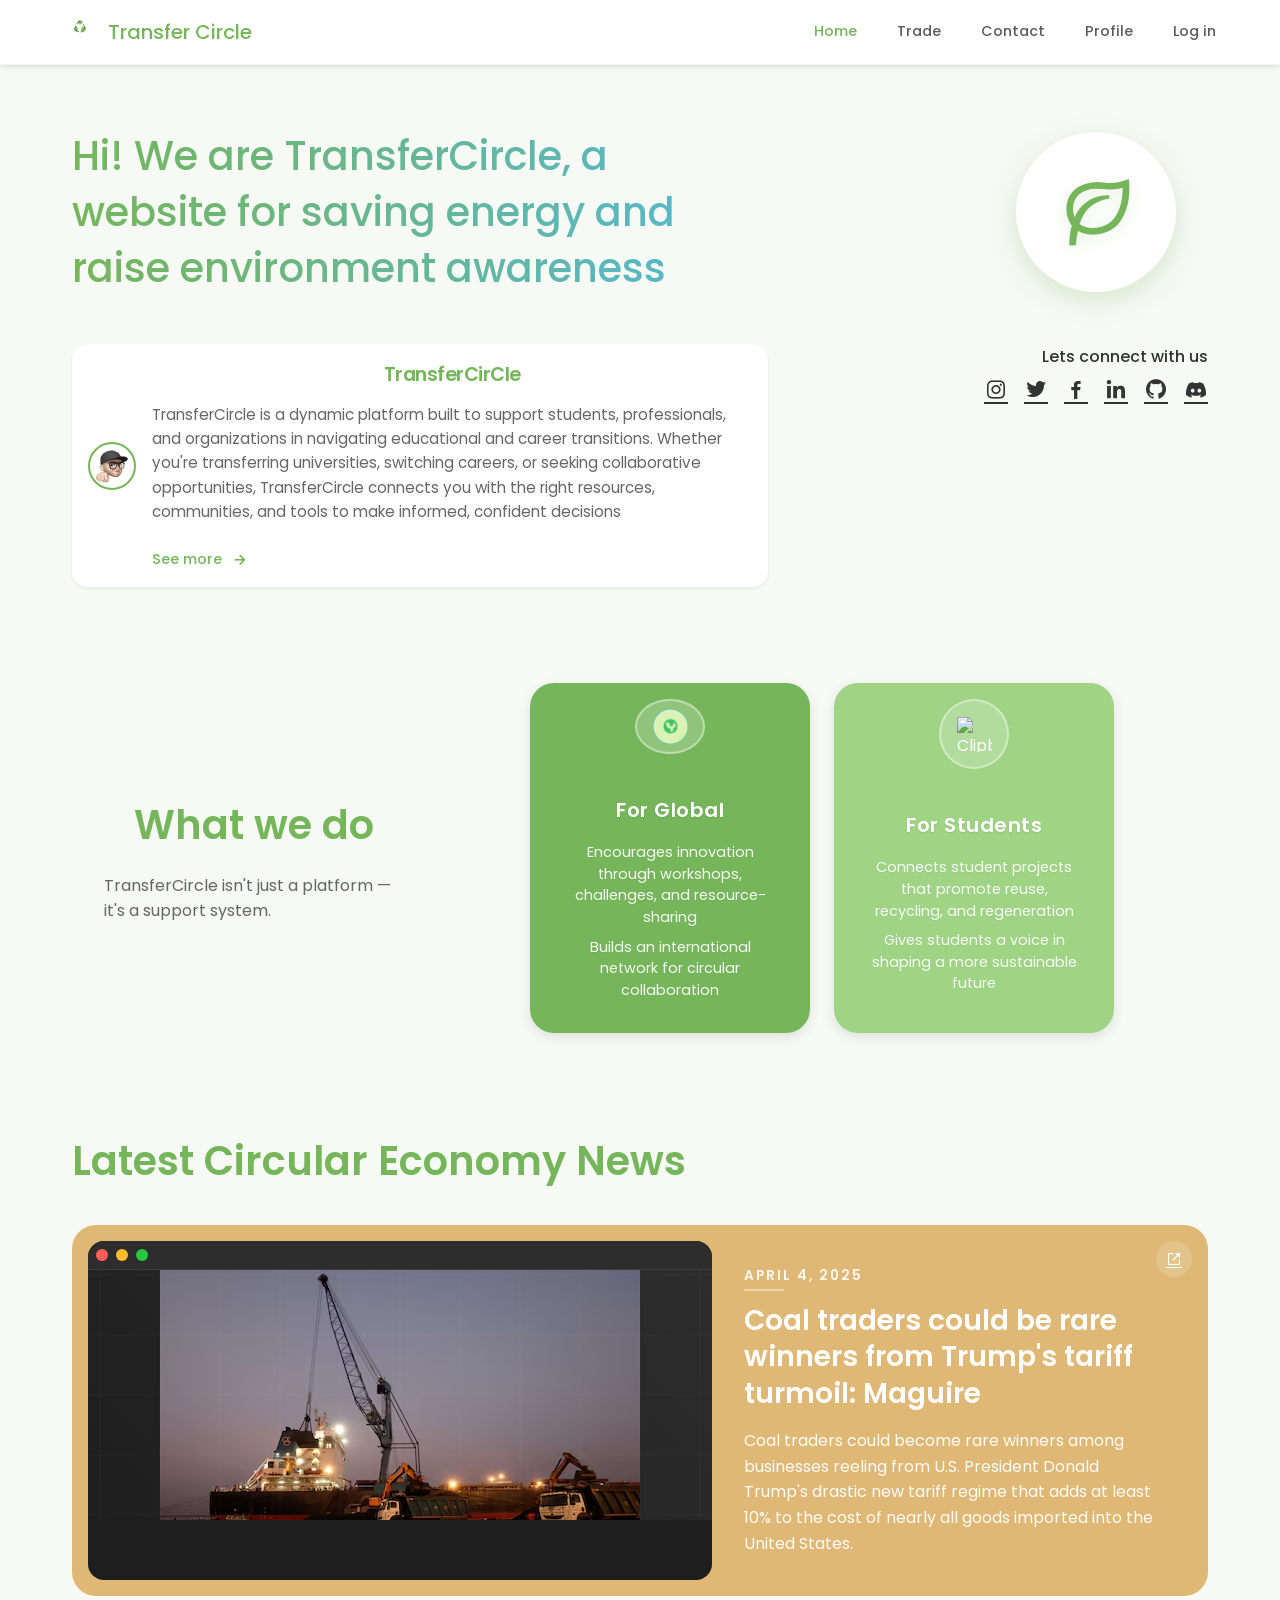
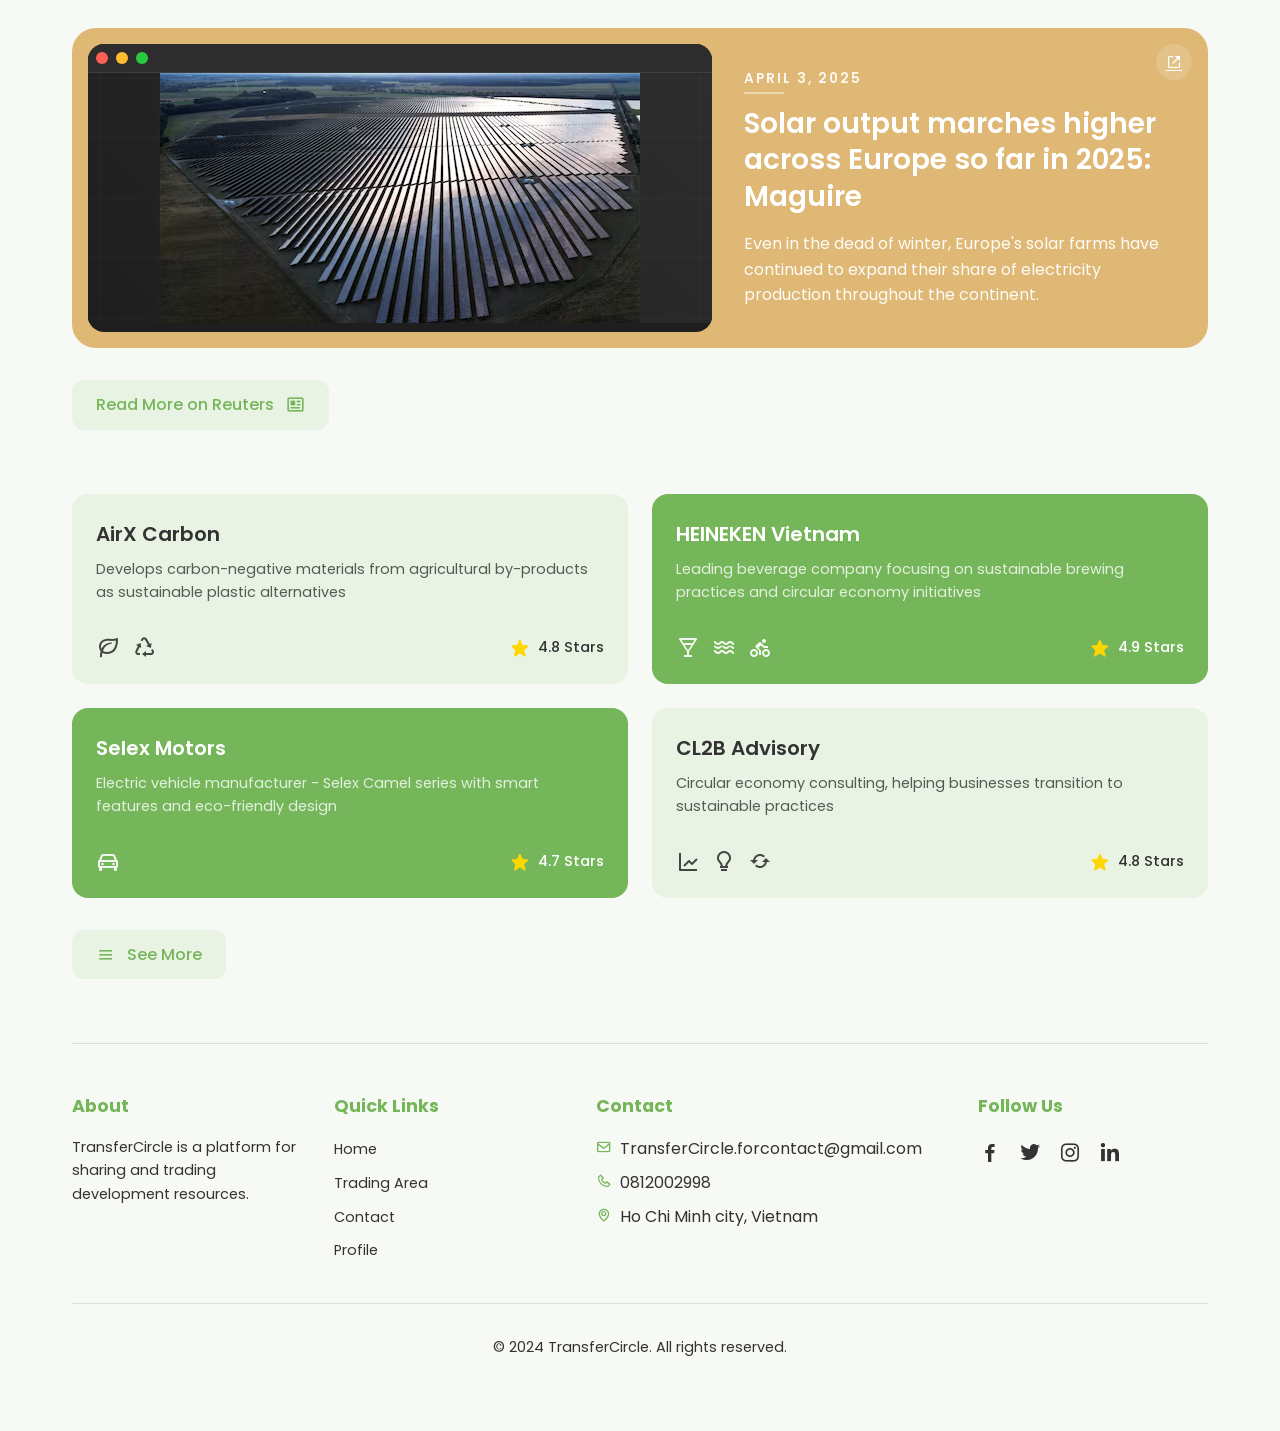
==== Main/index.html @ 1e7bf090 "deploy" ====
<!DOCTYPE html>
<html lang="en">

<head>
    <meta charset="UTF-8">
    <meta name="viewport" content="width=device-width, initial-scale=1.0">
    <title>TransferCircle</title>
    <link rel="stylesheet" href="MainPage/Main.css">
    <link rel="preconnect" href="https://fonts.googleapis.com">
    <link rel="preconnect" href="https://fonts.gstatic.com" crossorigin>
    <link href="https://fonts.googleapis.com/css2?family=Poppins:wght@300;400;500;600;700&display=swap" rel="stylesheet">
    <link href='https://unpkg.com/boxicons@2.1.4/css/boxicons.min.css' rel='stylesheet'>
    <link rel="icon" type="image/png" href="Image/Green Organic Illustrative Zero Waste Recycle logo 1.png">

</head>

<body>
    <header class="header">
        <div class="logo">
            <img src="Image/Green Organic Illustrative Zero Waste Recycle logo 1.png" alt="TransferCircle Logo" class="rotating-logo">
            <span>Transfer Circle</span>
        </div>
        <nav class="navbar">
            <a href="index.html" class="active">Home</a>
            <a href="Trade/Trade.html">Trade</a>
            <a href="Contact/Contact.html">Contact</a>
            <a href="Profile/Profile.html">Profile</a>
            <a href="Login/Login.html">Log in</a>
        </nav>
    </header>

    <main>
        <section class="hero">
            <div class="hero-content">
                <h1>Hi! We are TransferCircle, a<br>website for saving energy and<br>raise environment awareness</h1>
                <div class="hero-icon">
                    <i class='bx bx-leaf rotating-icon'></i>
                </div>
            </div>
            
            <div class="profile-section">
                <div class="profile-info">
                    <img src="Image/image 1.png" alt="TransferCircle Profile" class="profile-img">
                    <div class="profile-details">
                        <h2>TransferCirCle</h2>
                        <p class="description">TransferCircle is a dynamic platform built to support students, professionals, and organizations in navigating educational and career transitions. Whether you're transferring universities, switching careers, or seeking collaborative opportunities, TransferCircle connects you with the right resources, communities, and tools to make informed, confident decisions</p>
                        <a href="#" class="see-more">See more <i class='bx bx-right-arrow-alt'></i></a>
                    </div>
                </div>
                
                <div class="lets-connect">
                    <h3>Lets connect with us</h3>
                    <div class="social-links">
                        <a href="#"><i class='bx bxl-instagram'></i></a>
                        <a href="#"><i class='bx bxl-twitter'></i></a>
                        <a href="#"><i class='bx bxl-facebook'></i></a>
                        <a href="#"><i class='bx bxl-linkedin'></i></a>
                        <a href="#"><i class='bx bxl-github'></i></a>
                        <a href="#"><i class='bx bxl-discord-alt'></i></a>
                    </div>
                </div>
            </div>
        </section>

        <section class="what-we-do">
            <div class="what-we-do-content">
                <h2>What we do</h2>
                <p class="section-description">TransferCircle isn't just a platform — it's a support system.</p>
            </div>
            <div class="feature-cards">
                <div class="card">
                    <div class="card-icon">
                        <img src="Image/Group 91.png" alt="Energy Icon">
                    </div>
                    <div class="card-content">
                        <p class="description">For Global</p>
                        <p class="sub-description">Encourages innovation through workshops, challenges, and resource-sharing</p>
                        <p class="sub-description">Builds an international network for circular collaboration</p>
                    </div>
                </div>
                <div class="card">
                    <div class="card-icon">
                        <img src="Image/clipboardlist.png" alt="Clipboard List">
                    </div>
                    <div class="card-content">
                        <p class="description">For Students</p>
                        <p class="sub-description">Connects student projects that promote reuse, recycling, and regeneration</p>
                        <p class="sub-description">Gives students a voice in shaping a more sustainable future</p>
                    </div>
                </div>
            </div>
        </section>

        <section class="trade-news">
            <h2>Latest Circular Economy News</h2>
            <div class="news-cards">
                <div class="news-card">
                    <div class="news-card-browser">
                        <div class="browser-controls">
                            <div class="browser-dot"></div>
                            <div class="browser-dot"></div>
                            <div class="browser-dot"></div>
                        </div>
                        <div class="news-preview">
                            <div class="news-placeholder">
                                <i class='bx bx-news'></i>
                                <!-- <span>REUTERS SUSTAINABILITY</span> -->
                                <img src="Image/news1.avif" alt="">
                            </div>
                        </div>
                    </div>
                    <div class="news-card-content">
                        <p class="business-name">April 4, 2025</p>
                        <h3 class="title">Coal traders could be rare winners from Trump's tariff turmoil: Maguire</h3>
                        <p class="description">Coal traders could become rare winners among businesses reeling from U.S. President Donald Trump's drastic new tariff regime that adds at least 10% to the cost of nearly all goods imported into the United States.</p>
                    </div>
                    <a href="https://www.reuters.com/business/energy/coal-traders-could-be-rare-winners-trumps-tariff-turmoil-maguire-2025-04-04/" class="external-link" target="_blank" rel="noopener noreferrer">
                        <i class='bx bx-link-external'></i>
                    </a>
                </div>
                <div class="news-card">
                    <div class="news-card-browser">
                        <div class="browser-controls">
                            <div class="browser-dot"></div>
                            <div class="browser-dot"></div>
                            <div class="browser-dot"></div>
                        </div>
                        <div class="news-preview">
                            <div class="news-placeholder">
                                <i class='bx bx-news'></i>
                                <!-- <span>REUTERS SUSTAINABILITY</span> -->
                                 <img src="Image/news2.avif" alt="">
                            </div>
                        </div>
                    </div>
                    <div class="news-card-content">
                        <p class="business-name">April 3, 2025</p>
                        <h3 class="title">Solar output marches higher across Europe so far in 2025: Maguire</h3>
                        <p class="description">Even in the dead of winter, Europe's solar farms have continued to expand their share of electricity production throughout the continent.</p>
                    </div>
                    <a href="https://www.reuters.com/business/energy/solar-output-marches-higher-across-europe-so-far-2025-maguire-2025-04-03/" class="external-link" target="_blank" rel="noopener noreferrer">
                        <i class='bx bx-link-external'></i>
                    </a>
                </div>
            </div>
            <a href="https://www.reuters.com/sustainability/circular-economy/" class="see-more-btn" target="_blank" rel="noopener noreferrer">
                <span>Read More on Reuters</span>
                <i class='bx bx-news'></i>
            </a>
        </section>

        <section class="business-around">
            <div class="business-grid">
                <div class="business-card">
                    <div class="business-info">
                        <h3>AirX Carbon</h3>
                        <p class="product-info">Develops carbon-negative materials from agricultural by-products as sustainable plastic alternatives</p>
                    </div>
                    <div class="card-footer">
                        <div class="tech-stack">
                            <i class='bx bx-leaf'></i>
                            <i class='bx bx-recycle'></i>
                        </div>
                        <div class="rating">
                            <i class='bx bxs-star'></i>
                            <span>4.8 Stars</span>
                        </div>
                    </div>
                </div>
                <div class="business-card card-green">
                    <div class="business-info">
                        <h3>HEINEKEN Vietnam</h3>
                        <p class="product-info">Leading beverage company focusing on sustainable brewing practices and circular economy initiatives</p>
                    </div>
                    <div class="card-footer">
                        <div class="tech-stack">
                            <i class='bx bx-drink'></i>
                            <i class='bx bx-water'></i>
                            <i class='bx bx-cycling'></i>
                        </div>
                        <div class="rating">
                            <i class='bx bxs-star'></i>
                            <span>4.9 Stars</span>
                        </div>
                    </div>
                </div>
                <div class="business-card card-green">
                    <div class="business-info">
                        <h3>Selex Motors</h3>
                        <p class="product-info">Electric vehicle manufacturer - Selex Camel series with smart features and eco-friendly design</p>
                    </div>
                    <div class="card-footer">
                        <div class="tech-stack">
                            <i class='bx bx-car'></i>
                            <i class='bx bx-battery-charging'></i>
                        </div>
                        <div class="rating">
                            <i class='bx bxs-star'></i>
                            <span>4.7 Stars</span>
                        </div>
                    </div>
                </div>
                <div class="business-card">
                    <div class="business-info">
                        <h3>CL2B Advisory</h3>
                        <p class="product-info">Circular economy consulting, helping businesses transition to sustainable practices</p>
                    </div>
                    <div class="card-footer">
                        <div class="tech-stack">
                            <i class='bx bx-line-chart'></i>
                            <i class='bx bx-bulb'></i>
                            <i class='bx bx-refresh'></i>
                        </div>
                        <div class="rating">
                            <i class='bx bxs-star'></i>
                            <span>4.8 Stars</span>
                        </div>
                    </div>
                </div>
            </div>
            <a href="#" class="see-more-btn">
                <i class='bx bx-menu'></i>
                <span>See More</span>
            </a>
        </section>

        <footer>
            <div class="footer-content">
                <div class="footer-section">
                    <h3>About</h3>
                    <p>TransferCircle is a platform for sharing and trading development resources.</p>
                </div>
                <div class="footer-section">
                    <h3>Quick Links</h3>
                    <ul>
                        <li><a href="index.html">Home</a></li>
                        <li><a href="Trade/Trade.html">Trading Area</a></li>
                        <li><a href="Contact/Contact.html">Contact</a></li>
                        <li><a href="Profile/Profile.html">Profile</a></li>
                    </ul>
                </div>
                <div class="footer-section" id="contact-info">
                    <h3>Contact</h3>
                    <ul>
                        <li><i class='bx bx-envelope'></i>TransferCircle.forcontact@gmail.com</li>
                        <li><i class='bx bx-phone'></i>0812002998</li>
                        <li><i class='bx bx-map'></i>Ho Chi Minh city, Vietnam</li>
                    </ul>
                </div>
                <div class="footer-section">
                    <h3>Follow Us</h3>
                    <div class="social-icons">
                        <a href="#"><i class='bx bxl-facebook'></i></a>
                        <a href="#"><i class='bx bxl-twitter'></i></a>
                        <a href="#"><i class='bx bxl-instagram'></i></a>
                        <a href="#"><i class='bx bxl-linkedin'></i></a>
                    </div>
                </div>
            </div>
            <div class="footer-bottom">
                <p>&copy; 2024 TransferCircle. All rights reserved.</p>
            </div>
        </footer>
    </main>
    <script src="MainPage/Main.js"></script>
</body>

</html>
---- Main/MainPage/Main.css ----
* {
    margin: 0;
    padding: 0;
    box-sizing: border-box;
    font-family: 'Poppins', sans-serif;
}

:root {
    --primary-color: #76B65B;
    --secondary-color: #9FD485;
    --background-color: #F6F9F4;
    --text-color: #333333;
    --highlight-color: #4FB8E8;
    --card-background: #FFFFFF;
}

body {
    background-color: var(--background-color);
    color: var(--text-color);
    line-height: 1.6;
    min-height: 100vh;
}

/* Header Styles */
.header {
    display: flex;
    justify-content: space-between;
    align-items: center;
    padding: 1rem 5%;
    background-color: var(--card-background);
    border-bottom: 1px solid rgba(0, 0, 0, 0.05);
    position: fixed;
    top: 0;
    left: 0;
    right: 0;
    z-index: 1000;
    box-shadow: 0 2px 4px rgba(0, 0, 0, 0.1);
    transition: transform 0.3s ease;
}

/* Add this class for header hide/show behavior */
.header--hidden {
    transform: translateY(-100%);
}

/* Adjust main content to prevent overlap with fixed header */
main {
    margin-top: 80px; /* Adjust this value based on your header height */
    max-width: 1200px;
    margin-left: auto;
    margin-right: auto;
    padding: 3rem 2rem;
}

/* .header.hidden {
    transform: translateY(-100%);
    transition: transform 0.3s ease;
} */

.logo {
    display: flex;
    align-items: center;
    gap: 0.75rem;
}

.rotating-logo {
    width: 32px;
    height: 32px;
    animation: rotate 4s linear infinite;
}

.logo:hover .rotating-logo {
    animation-play-state: paused;
}

.logo span {
    font-size: 1.25rem;
    font-weight: 500;
    color: var(--primary-color);
}

.logo i {
    font-size: 1.5rem;
    color: var(--primary-color);
    animation: rotate 4s linear infinite;
    display: inline-block;
}

.navbar {
    display: flex;
    gap: 2.5rem;
}

.navbar a {
    text-decoration: none;
    color: var(--text-color);
    font-weight: 500;
    font-size: 0.9rem;
    transition: color 0.3s ease;
    opacity: 0.8;
}

.navbar a:hover,
.navbar a.active {
    color: var(--primary-color);
    opacity: 1;
}

/* Main Content */
main {
    margin-top: 80px; /* Adjust this value based on your header height */
    max-width: 1200px;
    margin-left: auto;
    margin-right: auto;
    padding: 3rem 2rem;
}

/* Hero Section */
.hero {
    margin-bottom: 4rem;
}

.hero-content {
    display: flex;
    align-items: center;
    justify-content: space-between;
    gap: 2rem;
    margin-bottom: 3rem;
}

.hero h1 {
    font-size: 2.5rem;
    font-weight: 500;
    line-height: 1.4;
    flex: 1;
    max-width: 70%;
    background: linear-gradient(to right, var(--primary-color), var(--highlight-color));
    -webkit-background-clip: text;
    -webkit-text-fill-color: transparent;
}

.hero-icon {
    padding: 3rem;
    background-color: var(--card-background);
    border-radius: 50%;
    box-shadow: 0 8px 25px rgba(118, 182, 91, 0.25);
    display: flex;
    align-items: center;
    justify-content: center;
    width: 160px;
    height: 160px;
    margin-right: 2rem;
}

.hero-icon .rotating-icon {
    font-size: 5rem;
    color: var(--primary-color);
    animation: float 3s ease-in-out infinite, rotate 6s linear infinite;
    filter: drop-shadow(0 4px 8px rgba(118, 182, 91, 0.2));
}

@keyframes float {
    0%, 100% {
        transform: translateY(0) rotate(0deg);
    }
    50% {
        transform: translateY(-15px) rotate(180deg);
    }
}

.profile-section {
    display: flex;
    justify-content: space-between;
    align-items: flex-start;
    gap: 2rem;
    margin-top: 2rem;
}

.profile-info {
    display: flex;
    align-items: center;
    gap: 1rem;
    background-color: var(--card-background);
    padding: 1rem;
    border-radius: 1rem;
    box-shadow: 0 2px 4px rgba(0, 0, 0, 0.05);
}

.profile-img {
    width: 48px;
    height: 48px;
    border-radius: 50%;
    border: 2px solid var(--primary-color);
}

.profile-details {
    display: flex;
    flex-direction: column;
    gap: 0.5rem;
}

.profile-details h2 {
    font-size: 1.2rem;
    font-weight: 600;
    color: var(--primary-color);
    margin-bottom: 0.25rem;
    letter-spacing: -0.5px;
}

.profile-details .description {
    font-size: 0.95rem;
    line-height: 1.6;
    color: #666;
    margin-bottom: 0.5rem;
    max-width: 600px;
}

.profile-details .description span {
    color: var(--highlight-color);
    font-weight: 500;
    padding: 0.15rem 0.5rem;
    border-radius: 4px;
    background-color: rgba(79, 184, 232, 0.1);
    display: inline-block;
    margin: 0 2px;
}

.see-more {
    display: flex;
    align-items: center;
    gap: 0.5rem;
    color: var(--primary-color);
    text-decoration: none;
    font-size: 0.9rem;
    font-weight: 500;
    transition: all 0.3s ease;
    margin-top: 0.5rem;
}

.see-more i {
    font-size: 1.2rem;
    transition: transform 0.3s ease;
}

.see-more:hover {
    color: var(--secondary-color);
}

.see-more:hover i {
    transform: translateX(4px);
}

.highlight {
    color: var(--highlight-color);
    font-weight: 500;
}

.lets-connect {
    text-align: right;
}

.lets-connect h3 {
    font-size: 1rem;
    font-weight: 500;
    margin-bottom: 0.5rem;
}

.social-links {
    display: flex;
    gap: 1rem;
    align-items: center;
}

.social-links a {
    display: flex;
    align-items: center;
    justify-content: center;
    color: var(--text-color);
    transition: all 0.3s ease;
}

.social-links a:hover {
    transform: translateY(-3px);
    color: var(--primary-color);
}

.social-links .bx {
    font-size: 1.5rem;
}

.social-links .bxl-instagram:hover {
    color: #E4405F;
}

.social-links .bxl-twitter:hover {
    color: #1DA1F2;
}

.social-links .bxl-facebook:hover {
    color: #1877F2;
}

.social-links .bxl-linkedin:hover {
    color: #0A66C2;
}

.social-links .bxl-github:hover {
    color: #333;
}

.social-links .bxl-discord-alt:hover {
    color: #5865F2;
}

/* What we do Section */
.what-we-do {
    margin-top: 4rem;
    text-align: left;
    padding: 2rem;
    background-color: #F6F9F4;
    display: flex;
    flex-direction: row;
    align-items: center;
    justify-content: space-between;
    gap: 4rem;
    min-height: 400px;
}

.what-we-do-content {
    flex: 1;
    max-width: 300px;
}

.what-we-do h2 {
    font-size: 2.5rem;
    font-weight: 600;
    color: #76B65B;
    margin-bottom: 1rem;
}

.section-description {
    color: #666;
    font-size: 1rem;
    margin-bottom: 0;
}

.feature-cards {
    display: flex;
    gap: 1.5rem;
    align-items: center;
    flex: 2;
    justify-content: center;
}

.card {
    background-color: var(--card-background);
    border-radius: 1.5rem;
    padding: 2rem;
    flex: 0 1 280px;
    display: flex;
    flex-direction: column;
    gap: 1rem;
    height: 350px;
    position: relative;
    transition: all 0.5s ease;
    box-shadow: 0 4px 12px rgba(0, 0, 0, 0.1);
}

.card:hover {
    transform: translateY(-10px);
    box-shadow: 0 8px 25px rgba(222, 184, 116, 0.3);
}

.card:first-child {
    background-color: #76B65B;
    color: white;
}

.card:nth-child(2) {
    background-color: #9FD485;
    color: white;
}

.card-icon {
    margin-bottom: 1.5rem;
    width: 70px;
    height: 70px;
    background-color: rgba(255, 255, 255, 0.2);
    border-radius: 50%;
    display: flex;
    align-items: center;
    justify-content: center;
    margin-left: auto;
    margin-right: auto;
    margin-top: -1rem;
    border: 2px solid rgba(255, 255, 255, 0.4);
}

.card-icon img {
    width: 35px;
    height: 35px;
    object-fit: contain;
}

.card-content {
    text-align: center;
    display: flex;
    flex-direction: column;
    gap: 0.5rem;
}

.card-content .description {
    font-size: 1.25rem;
    font-weight: 600;
    margin-bottom: 0.5rem;
    text-shadow: 0 1px 2px rgba(0, 0, 0, 0.1);
    letter-spacing: 0.5px;
}

.card-content .sub-description {
    font-size: 0.9rem;
    line-height: 1.5;
    opacity: 0.95;
    font-weight: 400;
    text-shadow: 0 1px 1px rgba(0, 0, 0, 0.05);
}

.card:first-child .card-content {
    text-shadow: 0 1px 3px rgba(0, 0, 0, 0.1);
}

.card:nth-child(2) .card-content {
    text-shadow: 0 1px 3px rgba(0, 0, 0, 0.1);
}

.card:first-child .description,
.card:first-child .sub-description {
    color: rgba(255, 255, 255, 1);
}

.card:nth-child(2) .description,
.card:nth-child(2) .sub-description {
    color: rgba(255, 255, 255, 1);
}

.navigation-arrow {
    display: none;
}

/* Responsive Design */
@media (max-width: 768px) {
    .hero h1 {
        font-size: 2rem;
    }

    .profile-section {
        flex-direction: column;
    }

    .lets-connect {
        text-align: left;
    }

    .what-we-do {
        flex-direction: column;
        padding: 1.5rem;
        gap: 2rem;
    }
    
    .what-we-do-content {
        max-width: 100%;
        margin-bottom: 0;
    }
    
    .feature-cards {
        flex-direction: column;
        justify-content: flex-start;
    }
    
    .card {
        flex: 1 1 auto;
    }
    
    .what-we-do h2 {
        font-size: 2rem;
    }
}

/* Trade News Section */
.trade-news {
    margin: 4rem 0;
}

.trade-news h2 {
    font-size: 2.5rem;
    font-weight: 600;
    color: #76B65B;
    margin-bottom: 2rem;
    text-align: left;
}

.news-cards {
    display: flex;
    flex-direction: column;
    gap: 2rem;
}

.news-preview {
    height: 250px;
    overflow: hidden;
    position: relative;
    background: #1E1E1E;
    display: flex;
    flex-direction: column;
    align-items: center;
    justify-content: center;
}

.news-placeholder {
    width: 100%;
    height: 100%;
    display: flex;
    flex-direction: column;
    align-items: center;
    justify-content: center;
    gap: 1.5rem;
    background: linear-gradient(45deg, #1E1E1E, #2D2D2D);
    color: white;
    transition: all 0.3s ease;
    position: relative;
}

.news-placeholder::before {
    content: '';
    position: absolute;
    top: 0;
    left: 0;
    right: 0;
    bottom: 0;
    background: url("data:image/svg+xml,%3Csvg width='60' height='60' viewBox='0 0 60 60' xmlns='http://www.w3.org/2000/svg'%3E%3Cpath d='M30 0L30 60M0 30L60 30' stroke='rgba(255,255,255,0.05)' stroke-width='1'/%3E%3C/svg%3E") center/60px 60px;
    opacity: 0.5;
}

.news-placeholder i {
    font-size: 2.5rem;
    color: rgba(255, 255, 255, 0.9);
    background: rgba(255, 255, 255, 0.1);
    width: 80px;
    height: 80px;
    display: flex;
    align-items: center;
    justify-content: center;
    border-radius: 50%;
    border: 2px solid rgba(255, 255, 255, 0.2);
    position: relative;
    z-index: 1;
}

.news-placeholder span {
    font-size: 0.85rem;
    font-weight: 600;
    letter-spacing: 2px;
    opacity: 0.9;
    position: relative;
    z-index: 1;
    background: rgba(255, 255, 255, 0.1);
    padding: 0.5rem 1rem;
    border-radius: 4px;
}

.news-card:hover .news-placeholder {
    background: linear-gradient(45deg, #2D2D2D, #3D3D3D);
}

.news-card:hover .news-placeholder i {
    transform: scale(1.1);
    border-color: rgba(255, 255, 255, 0.3);
    box-shadow: 0 0 20px rgba(255, 255, 255, 0.1);
}

.news-card:hover .news-placeholder span {
    background: rgba(255, 255, 255, 0.15);
}

.news-card {
    display: flex;
    background-color: #DEB874;
    border-radius: 1.5rem;
    overflow: hidden;
    padding: 1rem;
    position: relative;
    min-height: 200px;
    transition: all 0.3s ease;
}

.news-card:hover {
    transform: translateY(-5px);
    box-shadow: 0 8px 25px rgba(222, 184, 116, 0.3);
}

.news-card-browser {
    flex: 1.5;
    background: #1E1E1E;
    border-radius: 1rem;
    overflow: hidden;
    position: relative;
}

.browser-controls {
    display: flex;
    gap: 0.5rem;
    padding: 0.5rem;
    background: #2D2D2D;
    border-bottom: 1px solid #3D3D3D;
}

.browser-dot {
    width: 12px;
    height: 12px;
    border-radius: 50%;
    background: #ccc;
}

.browser-dot:nth-child(1) { background: #FF5F57; }
.browser-dot:nth-child(2) { background: #FFBD2E; }
.browser-dot:nth-child(3) { background: #28C940; }

.api-preview {
    padding: 1.5rem;
    color: #E0E0E0;
    font-family: 'Consolas', monospace;
    font-size: 0.9rem;
    line-height: 1.5;
}

.api-preview pre {
    margin: 0;
    white-space: pre-wrap;
}

.api-preview code {
    color: #9CDCFE;
}

.news-card-content {
    flex: 1;
    padding: 1.5rem 2rem;
    color: white;
    display: flex;
    flex-direction: column;
    justify-content: center;
}

.news-card-content .business-name {
    font-size: 0.85rem;
    font-weight: 600;
    color: rgba(255, 255, 255, 0.9);
    text-transform: uppercase;
    letter-spacing: 2px;
    margin-bottom: 1rem;
    position: relative;
    display: inline-block;
}

.news-card-content .business-name::after {
    content: '';
    position: absolute;
    bottom: -4px;
    left: 0;
    width: 40px;
    height: 2px;
    background-color: rgba(255, 255, 255, 0.4);
}

.news-card-content .title {
    font-size: 1.75rem;
    font-weight: 600;
    margin-bottom: 1rem;
    color: white;
    line-height: 1.3;
}

.news-card-content .description {
    font-size: 1rem;
    line-height: 1.6;
    color: rgba(255, 255, 255, 0.95);
}

.news-card .external-link {
    position: absolute;
    top: 1rem;
    right: 1rem;
    background: rgba(255, 255, 255, 0.15);
    color: white;
    width: 36px;
    height: 36px;
    border-radius: 50%;
    display: flex;
    align-items: center;
    justify-content: center;
    transition: all 0.3s ease;
}

.news-card .external-link:hover {
    background: rgba(255, 255, 255, 0.25);
    transform: translateY(-2px);
}

.see-more-btn {
    display: flex;
    align-items: center;
    gap: 0.75rem;
    background: #E8F3E3;
    color: #76B65B;
    padding: 0.75rem 1.5rem;
    border-radius: 0.75rem;
    text-decoration: none;
    font-weight: 500;
    margin-top: 2rem;
    width: fit-content;
    transition: all 0.3s ease;
}

.see-more-btn:hover {
    background: #DCF0D4;
    transform: translateY(-2px);
    box-shadow: 0 4px 12px rgba(118, 182, 91, 0.15);
}

.see-more-btn i {
    font-size: 1.2rem;
}

@media (max-width: 768px) {
    .news-card {
        flex-direction: column;
    }
    
    .news-preview {
        height: 200px;
    }
    
    .news-card-content {
        padding: 1.5rem;
    }
    
    .news-card-content .title {
        font-size: 1.5rem;
    }
    
    .news-placeholder i {
        font-size: 2rem;
        width: 60px;
        height: 60px;
    }
    
    .news-placeholder span {
        font-size: 0.75rem;
        padding: 0.4rem 0.8rem;
    }
}

/* Business Around Section */
.business-around {
    margin: 4rem 0;
}

.business-grid {
    display: grid;
    grid-template-columns: repeat(2, 1fr);
    gap: 1.5rem;
    margin-bottom: 2rem;
}

.business-card {
    background-color: #E8F3E3;
    border-radius: 1rem;
    padding: 1.5rem;
    display: flex;
    flex-direction: column;
    justify-content: space-between;
    gap: 2rem;
    transition: transform 0.3s ease, box-shadow 0.3s ease;
}

.business-card.card-green {
    background-color: #76B65B;
    color: white;
}

.business-info h3 {
    font-size: 1.25rem;
    font-weight: 600;
    margin-bottom: 0.5rem;
    color: inherit;
}

.business-info .product-info {
    font-size: 0.9rem;
    color: inherit;
    opacity: 0.8;
}

.card-footer {
    display: flex;
    justify-content: space-between;
    align-items: center;
}

.tech-stack {
    display: flex;
    gap: 0.75rem;
}

.tech-stack i {
    font-size: 1.5rem;
    color: inherit;
    opacity: 0.9;
}

.rating {
    display: flex;
    align-items: center;
    gap: 0.5rem;
}

.rating i {
    color: #FFD700;
    font-size: 1.25rem;
}

.rating span {
    font-size: 0.9rem;
    font-weight: 500;
    color: inherit;
}

.business-card:hover {
    transform: translateY(-4px);
    box-shadow: 0 8px 20px rgba(118, 182, 91, 0.15);
}

.card-green .tech-stack i,
.card-green .rating span {
    color: white;
}

@media (max-width: 768px) {
    .business-grid {
        grid-template-columns: 1fr;
    }
    
    .business-card {
        padding: 1.25rem;
    }
    
    .business-info h3 {
        font-size: 1.1rem;
    }
    
    .tech-stack i {
        font-size: 1.25rem;
    }
}

/* Footer Styles */
footer {
    padding: 3rem 0 1.5rem;
    border-top: 1px solid rgba(0, 0, 0, 0.1);
    margin-top: 3rem;
    background-color: var(--background-color);
}

.footer-content {
    display: grid;
    grid-template-columns: repeat(4, 1fr);
    gap: 2rem;
    margin-bottom: 2rem;
}
.footer-section h3 {
    color: var(--primary-color);
    margin-bottom: 1rem;
    font-size: 1.1rem;
}

#contact-info {
    min-width: 350px;
}


.footer-section p {
    color: var(--text-color);
    font-size: 0.9rem;
    line-height: 1.6;
}

.footer-section ul {
    list-style: none;
}

.footer-section ul li {
    margin-bottom: 0.5rem;
}

.footer-section ul li a {
    color: var(--text-color);
    text-decoration: none;
    font-size: 0.9rem;
    transition: color 0.3s ease;
}

.footer-section ul li a:hover {
    color: var(--primary-color);
}

.footer-section ul li i {
    margin-right: 0.5rem;
    color: var(--primary-color);
}

.footer-section .social-icons {
    display: flex;
    gap: 1rem;
}

.footer-section .social-icons a {
    color: var(--text-color);
    font-size: 1.5rem;
    transition: color 0.3s ease;
}

.footer-section .social-icons a:hover {
    color: var(--primary-color);
}

.footer-bottom {
    text-align: center;
    padding-top: 2rem;
    border-top: 1px solid rgba(0, 0, 0, 0.1);
    background-color: var(--background-color);
}

.footer-bottom p {
    color: var(--text-color);
    font-size: 0.9rem;
}

/* Responsive Design */
@media (max-width: 768px) {
    .footer-content {
        grid-template-columns: repeat(2, 1fr);
    }
}

@media (max-width: 480px) {
    .footer-content {
        grid-template-columns: 1fr;
    }
}

/* Section Headers */
section h2 {
    font-size: 2rem;
    color: var(--primary-color);
    margin-bottom: 1rem;
    text-align: center;
}

/* Icons */
[class^="icon-"] {
    font-size: 1.2rem;
    color: var(--primary-color);
    transition: color 0.3s ease;
}

[class^="icon-"]:hover {
    color: var(--secondary-color);
}

/* Add hover pause effect */
.logo:hover i {
    animation-play-state: paused;
}

/* Add the rotation keyframes */
@keyframes rotate {
    from {
        transform: rotate(0deg);
    }
    to {
        transform: rotate(360deg);
    }
}

/* Section Headers */
section h2 {
    font-size: 2rem;
    color: var(--primary-color);
    margin-bottom: 1rem;
    text-align: center;
}

/* Icons */
[class^="icon-"] {
    font-size: 1.2rem;
    color: var(--primary-color);
    transition: color 0.3s ease;
}

[class^="icon-"]:hover {
    color: var(--secondary-color);
}

/* Add hover pause effect */
.logo:hover i {
    animation-play-state: paused;
}

/* Add the rotation keyframes */
@keyframes rotate {
    from {
        transform: rotate(0deg);
    }
    to {
        transform: rotate(360deg);
    }
}

/* Section Headers */
section h2 {
    font-size: 2rem;
    color: var(--primary-color);
    margin-bottom: 1rem;
    text-align: center;
}

/* Icons */
[class^="icon-"] {
    font-size: 1.2rem;
    color: var(--primary-color);
    transition: color 0.3s ease;
}

[class^="icon-"]:hover {
    color: var(--secondary-color);
}

/* Add hover pause effect */
.logo:hover i {
    animation-play-state: paused;
}

/* Add the rotation keyframes */
@keyframes rotate {
    from {
        transform: rotate(0deg);
    }
    to {
        transform: rotate(360deg);
    }
}
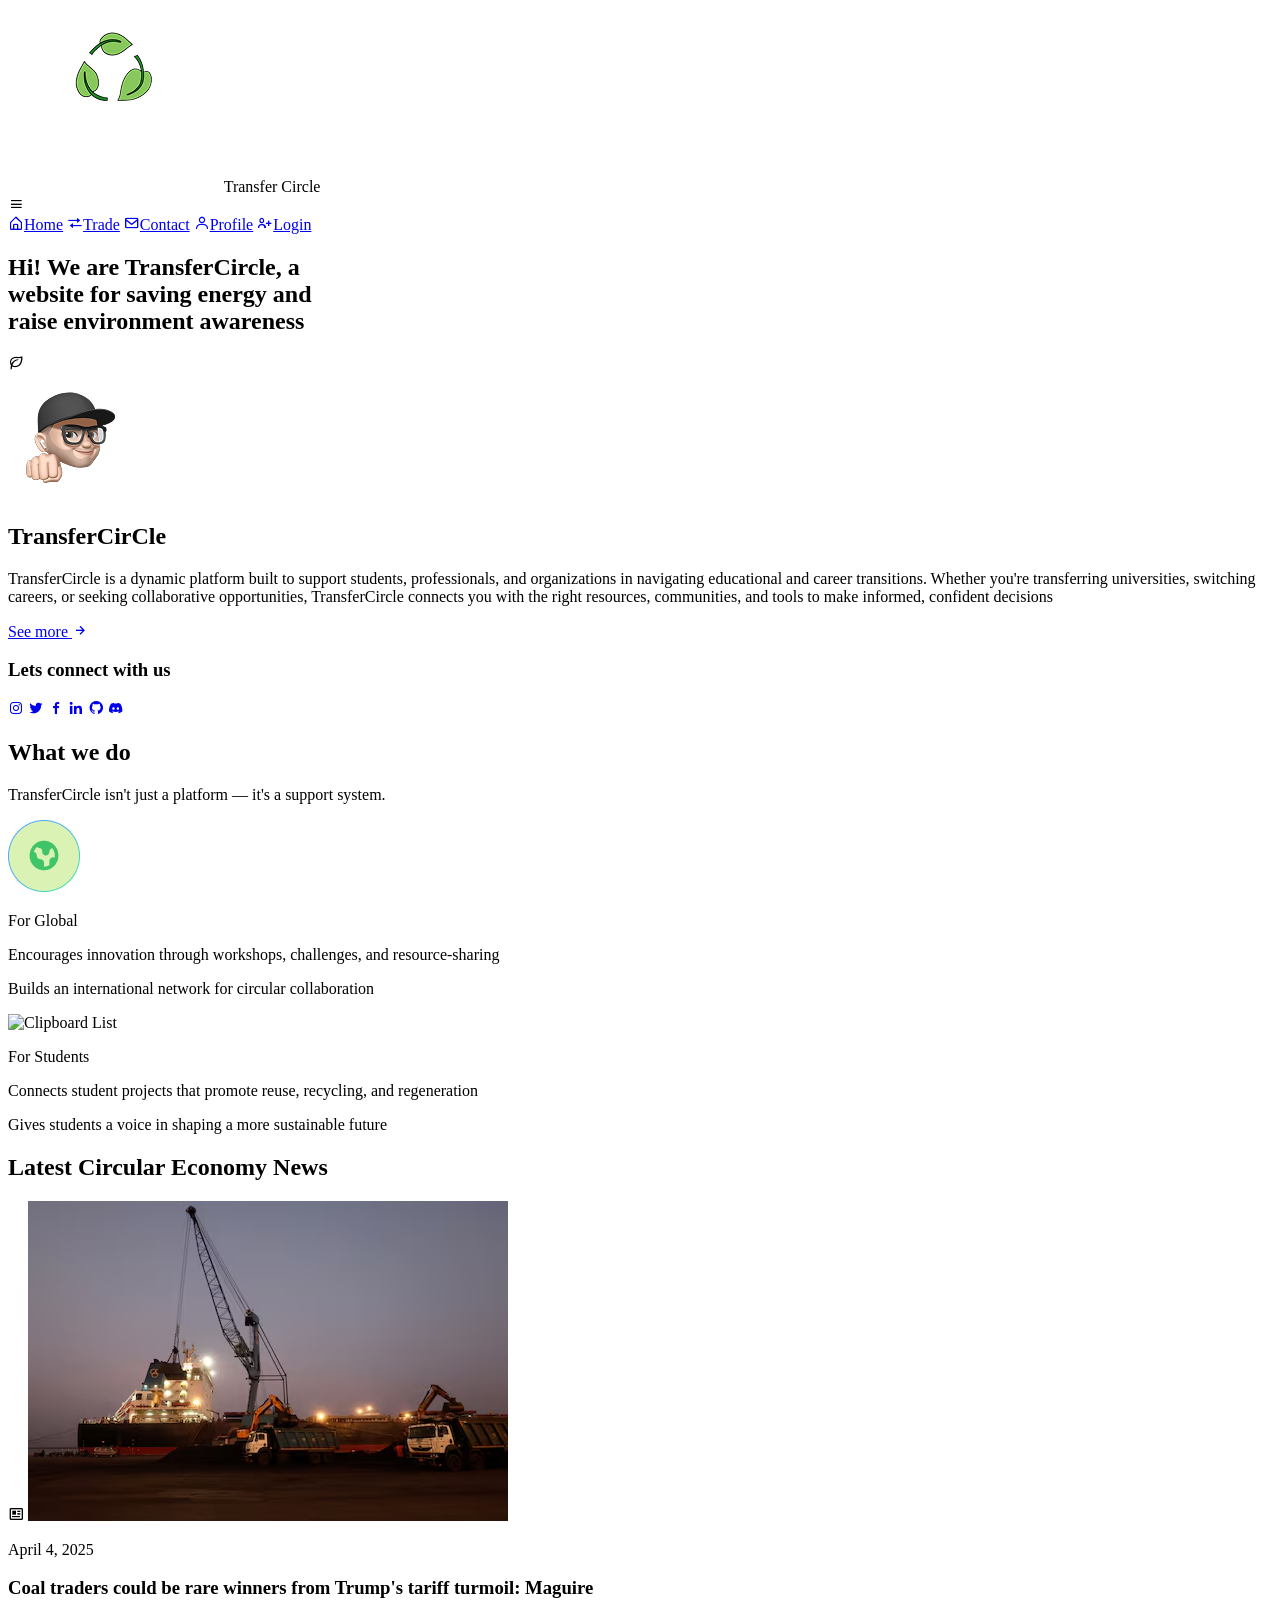
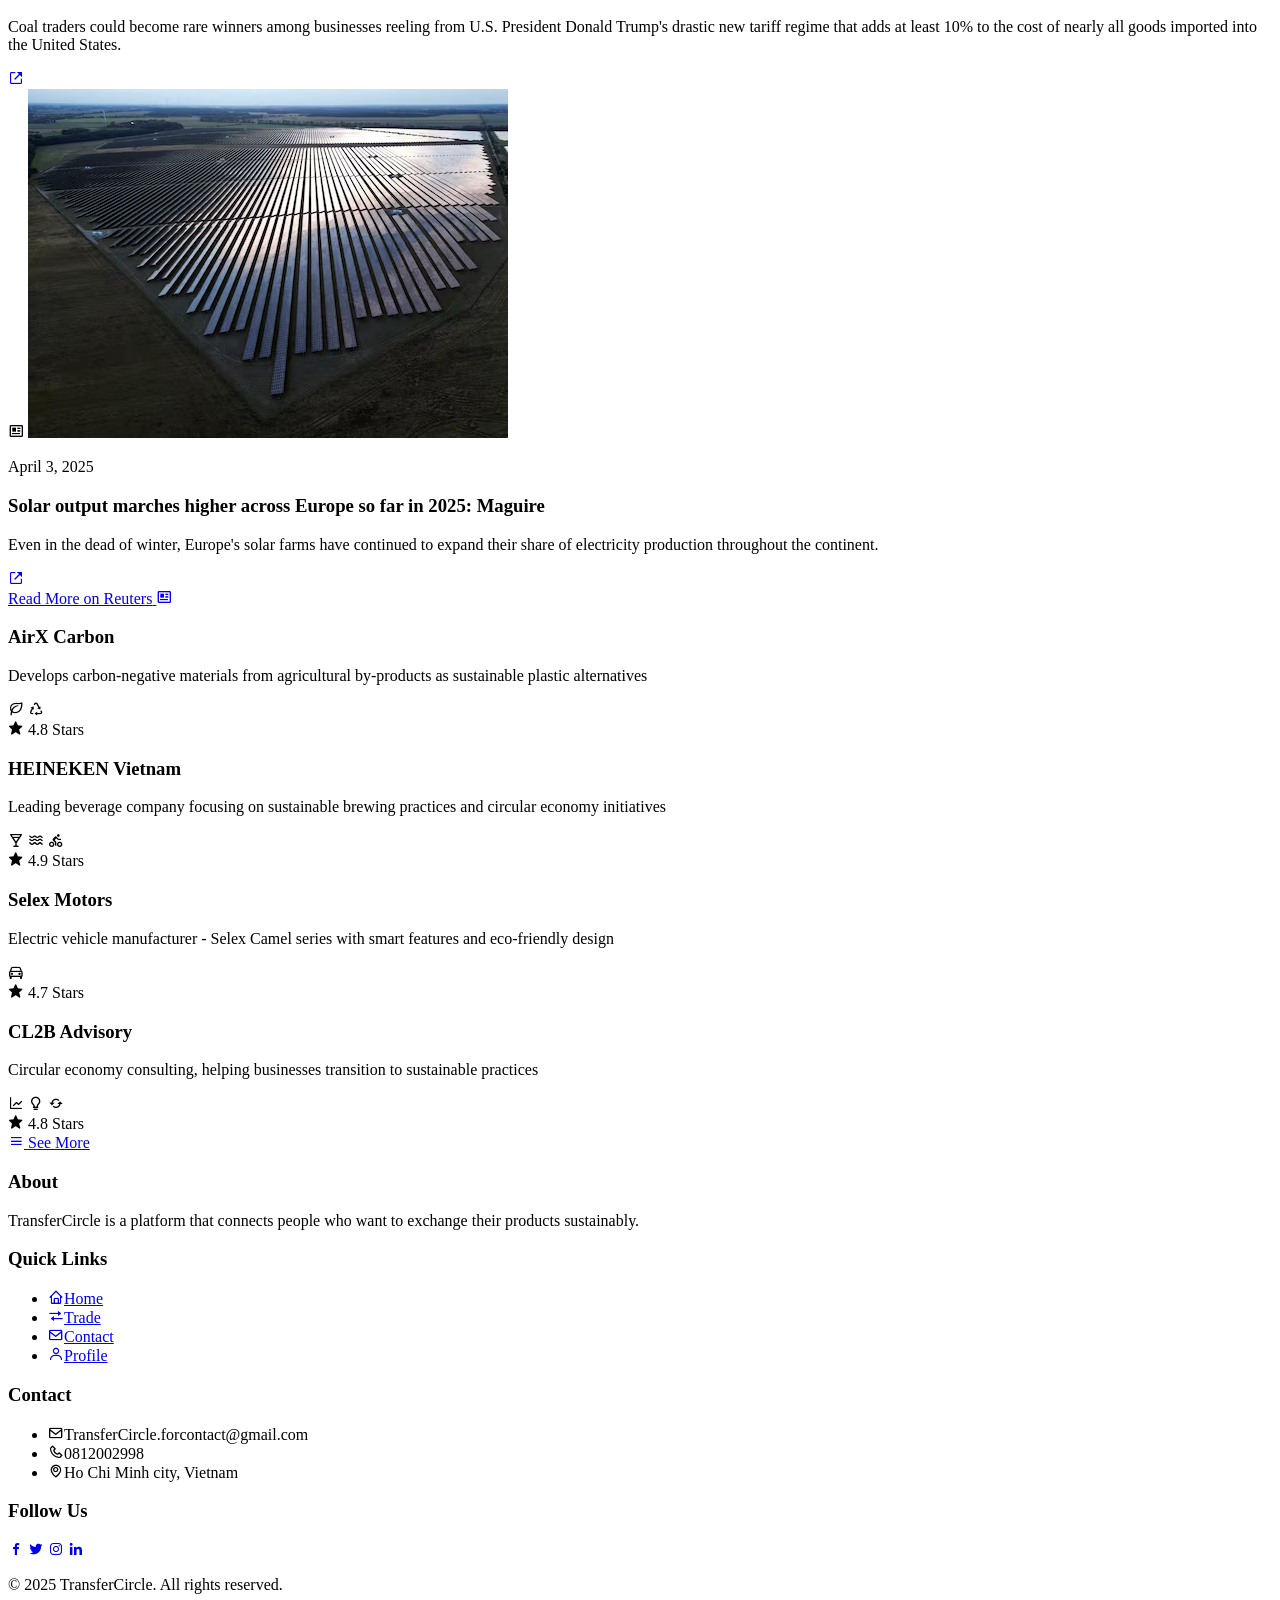
==== commit faae19f2: "deploy" ====
--- a/Main/index.html
+++ b/Main/index.html
@@ -5,7 +5,7 @@
     <meta charset="UTF-8">
     <meta name="viewport" content="width=device-width, initial-scale=1.0">
     <title>TransferCircle</title>
-    <link rel="stylesheet" href="MainPage/Main.css">
+    <link rel="stylesheet" href="Main.css">
     <link rel="preconnect" href="https://fonts.googleapis.com">
     <link rel="preconnect" href="https://fonts.gstatic.com" crossorigin>
     <link href="https://fonts.googleapis.com/css2?family=Poppins:wght@300;400;500;600;700&display=swap" rel="stylesheet">
@@ -20,12 +20,15 @@
             <img src="Image/Green Organic Illustrative Zero Waste Recycle logo 1.png" alt="TransferCircle Logo" class="rotating-logo">
             <span>Transfer Circle</span>
         </div>
+        <div class="menu-btn">
+            <i class='bx bx-menu'></i>
+        </div>
         <nav class="navbar">
-            <a href="index.html" class="active">Home</a>
-            <a href="Trade/Trade.html">Trade</a>
-            <a href="Contact/Contact.html">Contact</a>
-            <a href="Profile/Profile.html">Profile</a>
-            <a href="Login/Login.html">Log in</a>
+            <a href="index.html" class="active"><i class='bx bx-home-alt'></i>Home</a>
+            <a href="Trade/Trade.html"><i class='bx bx-transfer'></i>Trade</a>
+            <a href="Contact/Contact.html"><i class='bx bx-envelope'></i>Contact</a>
+            <a href="Profile/Profile.html"><i class='bx bx-user'></i>Profile</a>
+            <a href="Login/Login.html"><i class='bx bx-user-plus'></i>Login</a>
         </nav>
     </header>
 
@@ -228,15 +231,15 @@
             <div class="footer-content">
                 <div class="footer-section">
                     <h3>About</h3>
-                    <p>TransferCircle is a platform for sharing and trading development resources.</p>
+                    <p>TransferCircle is a platform that connects people who want to exchange their products sustainably.</p>
                 </div>
                 <div class="footer-section">
                     <h3>Quick Links</h3>
                     <ul>
-                        <li><a href="index.html">Home</a></li>
-                        <li><a href="Trade/Trade.html">Trading Area</a></li>
-                        <li><a href="Contact/Contact.html">Contact</a></li>
-                        <li><a href="Profile/Profile.html">Profile</a></li>
+                        <li><a href="index.html"><i class='bx bx-home'></i>Home</a></li>
+                        <li><a href="Trade/Trade.html"><i class='bx bx-transfer'></i>Trade</a></li>
+                        <li><a href="Contact/Contact.html"><i class='bx bx-envelope'></i>Contact</a></li>
+                        <li><a href="Profile/Profile.html"><i class='bx bx-user'></i>Profile</a></li>
                     </ul>
                 </div>
                 <div class="footer-section" id="contact-info">
@@ -258,7 +261,7 @@
                 </div>
             </div>
             <div class="footer-bottom">
-                <p>&copy; 2024 TransferCircle. All rights reserved.</p>
+                <p>&copy; 2025 TransferCircle. All rights reserved.</p>
             </div>
         </footer>
     </main>
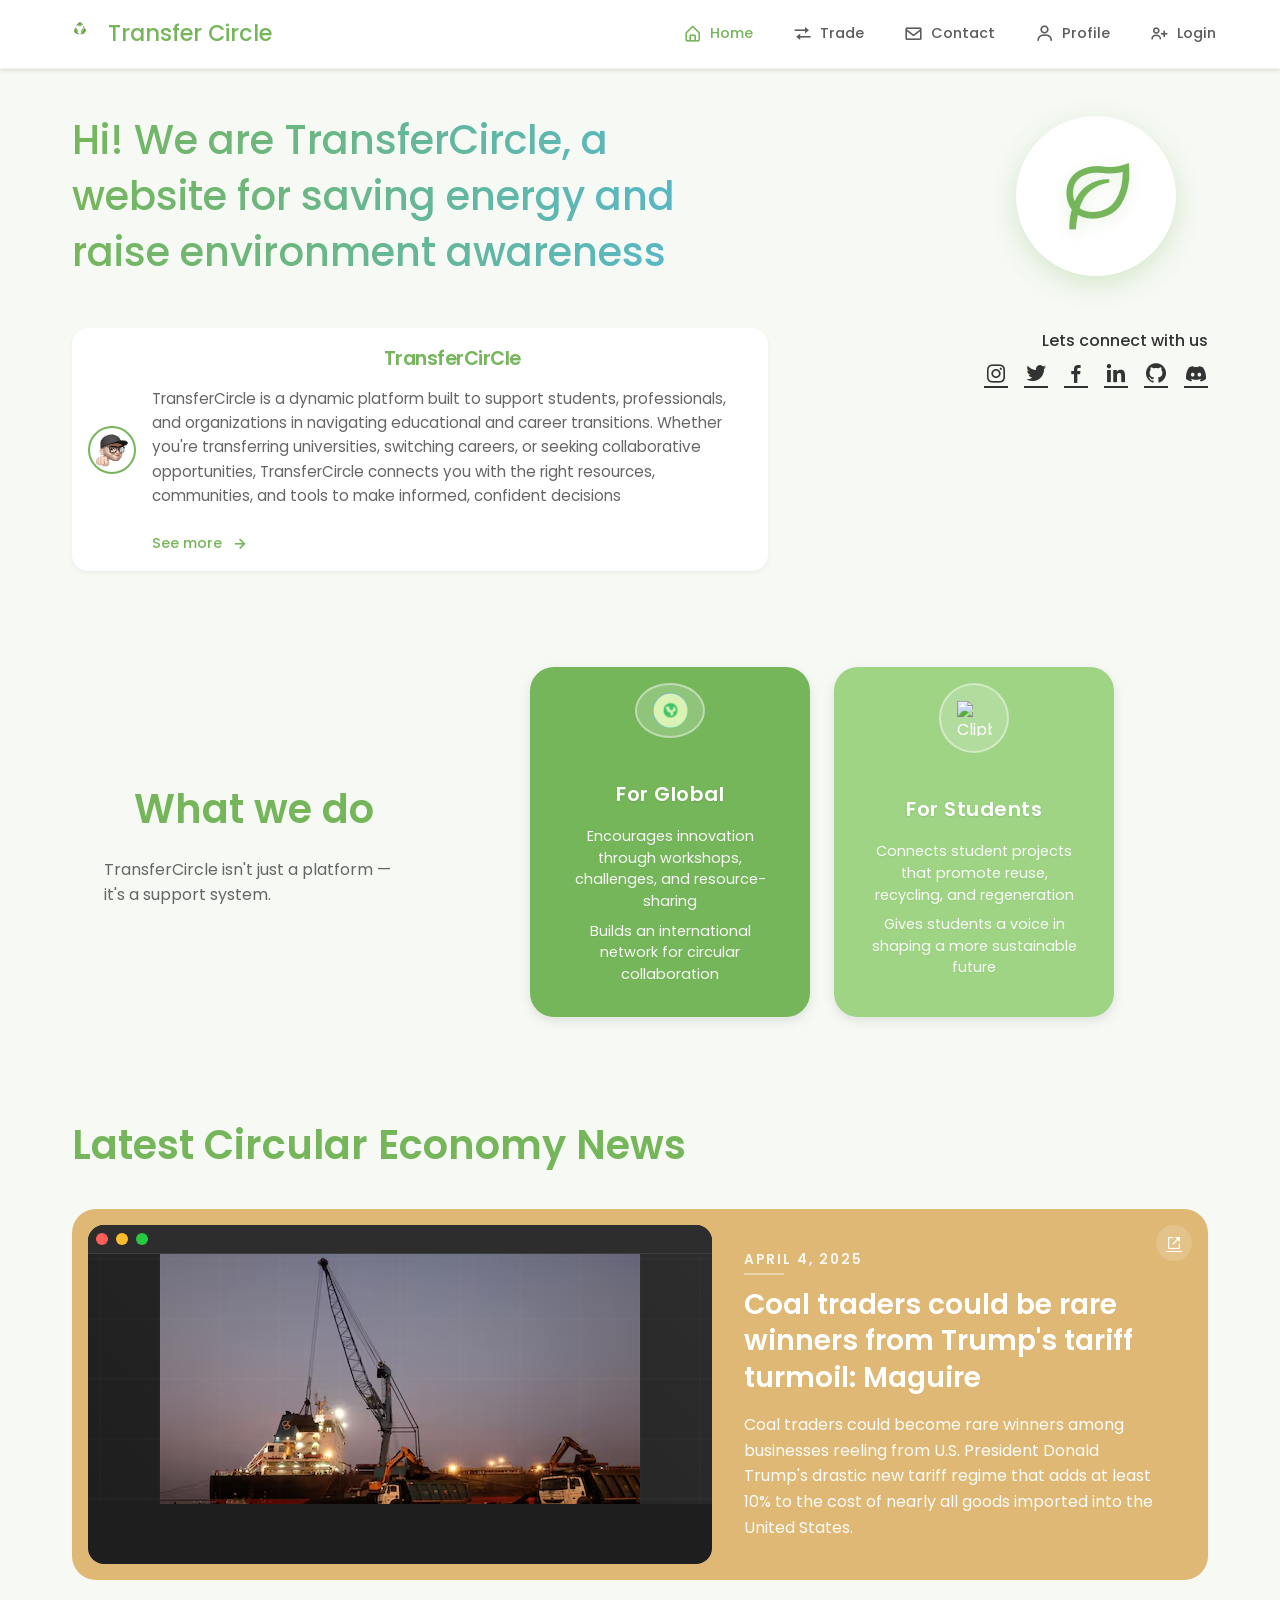
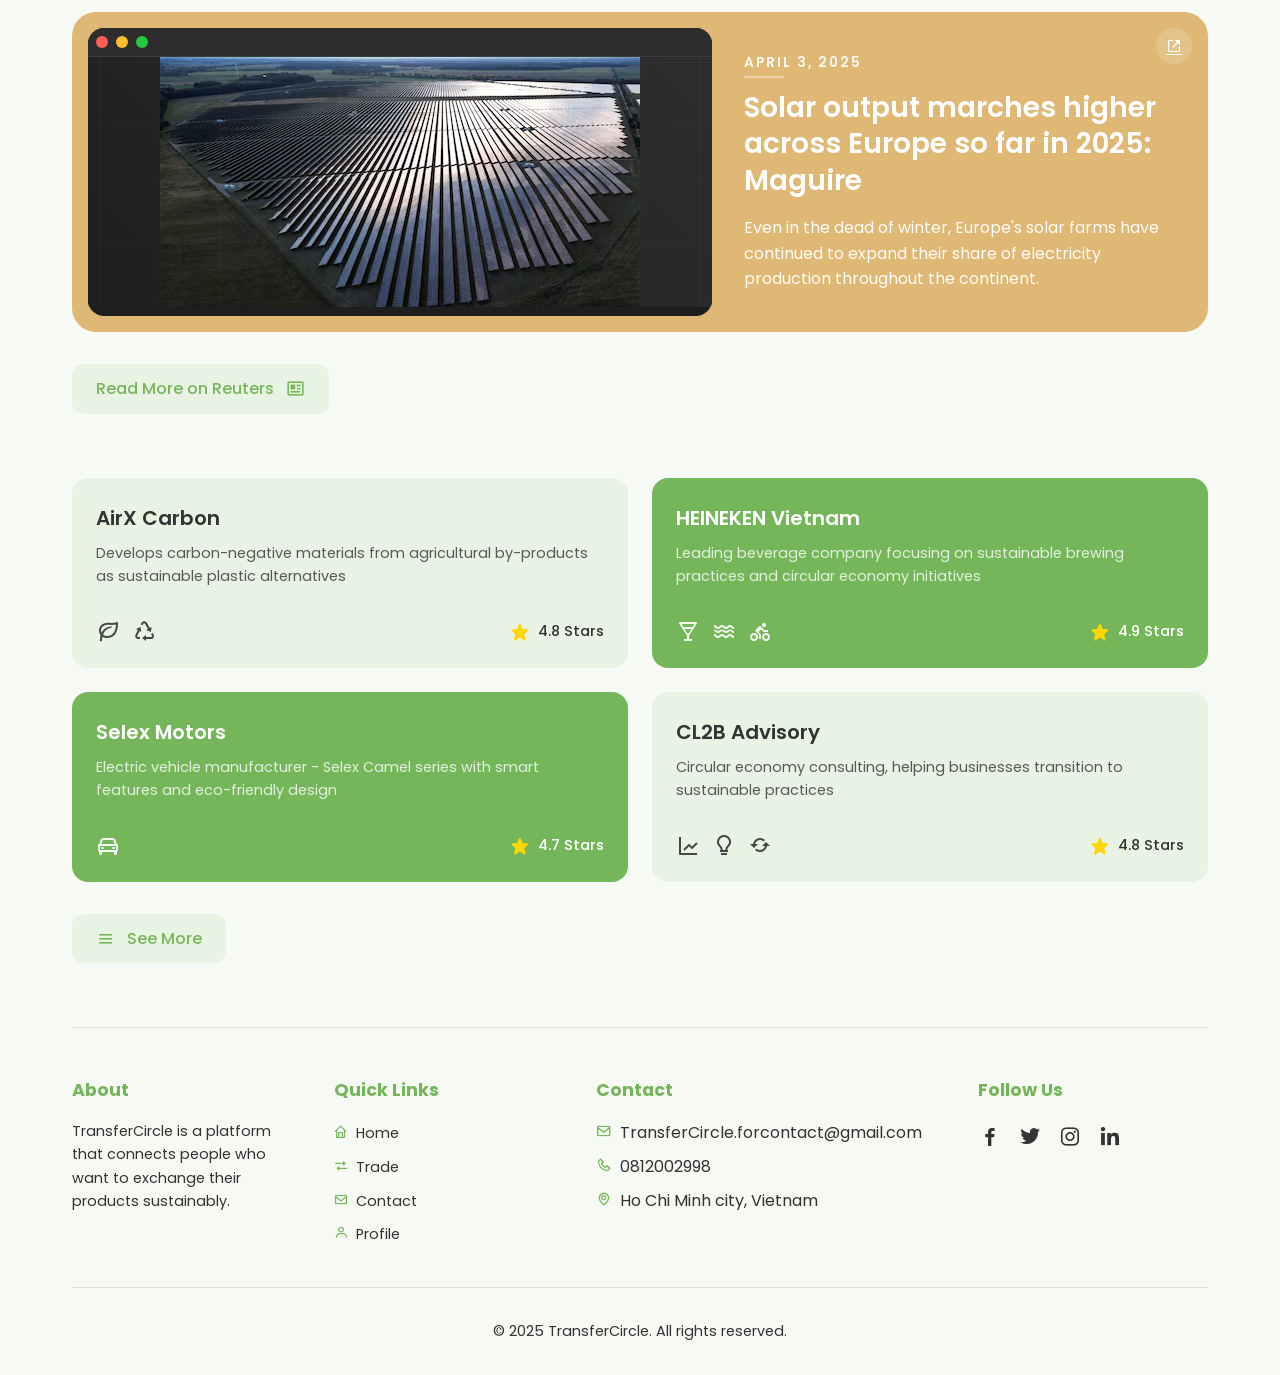
==== commit 60f322f6: "deploy" ====
--- a/Main/index.html
+++ b/Main/index.html
@@ -5,7 +5,7 @@
     <meta charset="UTF-8">
     <meta name="viewport" content="width=device-width, initial-scale=1.0">
     <title>TransferCircle</title>
-    <link rel="stylesheet" href="Main.css">
+    <link rel="stylesheet" href="MainPage/Main.css">
     <link rel="preconnect" href="https://fonts.googleapis.com">
     <link rel="preconnect" href="https://fonts.gstatic.com" crossorigin>
     <link href="https://fonts.googleapis.com/css2?family=Poppins:wght@300;400;500;600;700&display=swap" rel="stylesheet">
--- a/Main/MainPage/Main.css
+++ b/Main/MainPage/Main.css
@@ -0,0 +1,1102 @@
+* {
+    margin: 0;
+    padding: 0;
+    box-sizing: border-box;
+    font-family: 'Poppins', sans-serif;
+}
+
+:root {
+    --primary-color: #76B65B;
+    --secondary-color: #9FD485;
+    --background-color: #F6F9F4;
+    --text-color: #333333;
+    --highlight-color: #4FB8E8;
+    --card-background: #FFFFFF;
+}
+
+body {
+    background-color: var(--background-color);
+    color: var(--text-color);
+    line-height: 1.6;
+    min-height: 100vh;
+}
+
+/* Header Styles */
+.header {
+    display: flex;
+    justify-content: space-between;
+    align-items: center;
+    padding: 1rem 5%;
+    background-color: var(--card-background);
+    border-bottom: 1px solid rgba(0, 0, 0, 0.05);
+    position: fixed;
+    top: 0;
+    left: 0;
+    right: 0;
+    z-index: 1000;
+    box-shadow: 0 2px 4px rgba(0, 0, 0, 0.1);
+    transition: transform 0.3s ease;
+}
+
+/* Add this class for header hide/show behavior */
+.header--hidden {
+    transform: translateY(-100%);
+}
+
+
+.logo {
+    display: flex;
+    align-items: center;
+    gap: 0.75rem;
+}
+
+.rotating-logo {
+    width: 32px;
+    height: 32px;
+    animation: rotate 4s linear infinite;
+}
+
+.logo:hover .rotating-logo {
+    animation-play-state: paused;
+}
+
+.logo span {
+    font-size: 1.4rem;
+    font-weight: 500;
+    color: var(--primary-color);
+}
+
+.logo i {
+    font-size: 1.5rem;
+    color: var(--primary-color);
+    animation: rotate 4s linear infinite;
+    display: inline-block;
+}
+
+/* Mobile Menu Button */
+.menu-btn {
+    display: none;
+    font-size: 1.8rem;
+    cursor: pointer;
+    color: var(--primary-color);
+    z-index: 1002;
+    border: none;
+    background: none;
+    padding: 0.5rem;
+}
+
+.menu-btn i {
+    font-size: 1.8rem;
+    display: block;
+}
+
+
+/* Navigation Styles */
+.navbar {
+    display: flex;
+    gap: 2.5rem;
+}
+
+.navbar a {
+    text-decoration: none;
+    color: var(--text-color);
+    font-weight: 500;
+    font-size: 0.9rem;
+    transition: color 0.3s ease;
+    opacity: 0.8;
+    display: flex;
+    align-items: center;
+    gap: 0.5rem;
+}
+
+.navbar a i {
+    font-size: 1.2rem;
+}
+
+.navbar a span {
+    display: inline-block;
+}
+
+.navbar a:hover,
+.navbar a.active {
+    color: var(--primary-color);
+    opacity: 1;
+}
+
+/* Main Content */
+main {
+    margin-top: 80px; /* Adjust this value based on your header height */
+    max-width: 1200px;
+    margin-left: auto;
+    margin-right: auto;
+    padding: 2rem 2rem;
+}
+
+/* Hero Section */
+.hero {
+    margin-bottom: 4rem;
+}
+
+.hero-content {
+    display: flex;
+    align-items: center;
+    justify-content: space-between;
+    gap: 2rem;
+    margin-bottom: 3rem;
+}
+
+.hero h1 {
+    font-size: 2.5rem;
+    font-weight: 500;
+    line-height: 1.4;
+    flex: 1;
+    max-width: 70%;
+    background: linear-gradient(to right, var(--primary-color), var(--highlight-color));
+    -webkit-background-clip: text;
+    background-clip: text;
+    -webkit-text-fill-color: transparent;
+}
+
+.hero-icon {
+    padding: 3rem;
+    background-color: var(--card-background);
+    border-radius: 50%;
+    box-shadow: 0 8px 25px rgba(118, 182, 91, 0.25);
+    display: flex;
+    align-items: center;
+    justify-content: center;
+    width: 160px;
+    height: 160px;
+    margin-right: 2rem;
+}
+
+.hero-icon .rotating-icon {
+    font-size: 5rem;
+    color: var(--primary-color);
+    animation: float 3s ease-in-out infinite, rotate 6s linear infinite;
+    filter: drop-shadow(0 4px 8px rgba(118, 182, 91, 0.2));
+}
+
+@keyframes float {
+    0%, 100% {
+        transform: translateY(0) rotate(0deg);
+    }
+    50% {
+        transform: translateY(-15px) rotate(180deg);
+    }
+}
+
+.profile-section {
+    display: flex;
+    justify-content: space-between;
+    align-items: flex-start;
+    gap: 2rem;
+    margin-top: 2rem;
+}
+
+.profile-info {
+    display: flex;
+    align-items: center;
+    gap: 1rem;
+    background-color: var(--card-background);
+    padding: 1rem;
+    border-radius: 1rem;
+    box-shadow: 0 2px 4px rgba(0, 0, 0, 0.05);
+}
+
+.profile-img {
+    width: 48px;
+    height: 48px;
+    border-radius: 50%;
+    border: 2px solid var(--primary-color);
+}
+
+.profile-details {
+    display: flex;
+    flex-direction: column;
+    gap: 0.5rem;
+}
+
+.profile-details h2 {
+    font-size: 1.2rem;
+    font-weight: 600;
+    color: var(--primary-color);
+    margin-bottom: 0.25rem;
+    letter-spacing: -0.5px;
+}
+
+.profile-details .description {
+    font-size: 0.95rem;
+    line-height: 1.6;
+    color: #666;
+    margin-bottom: 0.5rem;
+    max-width: 600px;
+}
+
+.profile-details .description span {
+    color: var(--highlight-color);
+    font-weight: 500;
+    padding: 0.15rem 0.5rem;
+    border-radius: 4px;
+    background-color: rgba(79, 184, 232, 0.1);
+    display: inline-block;
+    margin: 0 2px;
+}
+
+.see-more {
+    display: flex;
+    align-items: center;
+    gap: 0.5rem;
+    color: var(--primary-color);
+    text-decoration: none;
+    font-size: 0.9rem;
+    font-weight: 500;
+    transition: all 0.3s ease;
+    margin-top: 0.5rem;
+}
+
+.see-more i {
+    font-size: 1.2rem;
+    transition: transform 0.3s ease;
+}
+
+.see-more:hover {
+    color: var(--secondary-color);
+}
+
+.see-more:hover i {
+    transform: translateX(4px);
+}
+
+.highlight {
+    color: var(--highlight-color);
+    font-weight: 500;
+}
+
+.lets-connect {
+    text-align: right;
+}
+
+.lets-connect h3 {
+    font-size: 1rem;
+    font-weight: 500;
+    margin-bottom: 0.5rem;
+}
+
+.social-links {
+    display: flex;
+    gap: 1rem;
+    align-items: center;
+}
+
+.social-links a {
+    display: flex;
+    align-items: center;
+    justify-content: center;
+    color: var(--text-color);
+    transition: all 0.3s ease;
+}
+
+.social-links a:hover {
+    transform: translateY(-3px);
+    color: var(--primary-color);
+}
+
+.social-links .bx {
+    font-size: 1.5rem;
+}
+
+.social-links .bxl-instagram:hover {
+    color: #E4405F;
+}
+
+.social-links .bxl-twitter:hover {
+    color: #1DA1F2;
+}
+
+.social-links .bxl-facebook:hover {
+    color: #1877F2;
+}
+
+.social-links .bxl-linkedin:hover {
+    color: #0A66C2;
+}
+
+.social-links .bxl-github:hover {
+    color: #333;
+}
+
+.social-links .bxl-discord-alt:hover {
+    color: #5865F2;
+}
+
+/* What we do Section */
+.what-we-do {
+    margin-top: 4rem;
+    text-align: left;
+    padding: 2rem;
+    background-color: #F6F9F4;
+    display: flex;
+    flex-direction: row;
+    align-items: center;
+    justify-content: space-between;
+    gap: 4rem;
+    min-height: 400px;
+}
+
+.what-we-do-content {
+    flex: 1;
+    max-width: 300px;
+}
+
+.what-we-do h2 {
+    font-size: 2.5rem;
+    font-weight: 600;
+    color: #76B65B;
+    margin-bottom: 1rem;
+}
+
+.section-description {
+    color: #666;
+    font-size: 1rem;
+    margin-bottom: 0;
+}
+
+.feature-cards {
+    display: flex;
+    gap: 1.5rem;
+    align-items: center;
+    flex: 2;
+    justify-content: center;
+}
+
+.card {
+    background-color: var(--card-background);
+    border-radius: 1.5rem;
+    padding: 2rem;
+    flex: 0 1 280px;
+    display: flex;
+    flex-direction: column;
+    gap: 1rem;
+    height: 350px;
+    position: relative;
+    transition: all 0.5s ease;
+    box-shadow: 0 4px 12px rgba(0, 0, 0, 0.1);
+}
+
+.card:hover {
+    transform: translateY(-10px);
+    box-shadow: 0 8px 25px rgba(222, 184, 116, 0.3);
+}
+
+.card:first-child {
+    background-color: #76B65B;
+    color: white;
+}
+
+.card:nth-child(2) {
+    background-color: #9FD485;
+    color: white;
+}
+
+.card-icon {
+    margin-bottom: 1.5rem;
+    width: 70px;
+    height: 70px;
+    background-color: rgba(255, 255, 255, 0.2);
+    border-radius: 50%;
+    display: flex;
+    align-items: center;
+    justify-content: center;
+    margin-left: auto;
+    margin-right: auto;
+    margin-top: -1rem;
+    border: 2px solid rgba(255, 255, 255, 0.4);
+}
+
+.card-icon img {
+    width: 35px;
+    height: 35px;
+    object-fit: contain;
+}
+
+.card-content {
+    text-align: center;
+    display: flex;
+    flex-direction: column;
+    gap: 0.5rem;
+}
+
+.card-content .description {
+    font-size: 1.25rem;
+    font-weight: 600;
+    margin-bottom: 0.5rem;
+    text-shadow: 0 1px 2px rgba(0, 0, 0, 0.1);
+    letter-spacing: 0.5px;
+}
+
+.card-content .sub-description {
+    font-size: 0.9rem;
+    line-height: 1.5;
+    opacity: 0.95;
+    font-weight: 400;
+    text-shadow: 0 1px 1px rgba(0, 0, 0, 0.05);
+}
+
+.card:first-child .card-content {
+    text-shadow: 0 1px 3px rgba(0, 0, 0, 0.1);
+}
+
+.card:nth-child(2) .card-content {
+    text-shadow: 0 1px 3px rgba(0, 0, 0, 0.1);
+}
+
+.card:first-child .description,
+.card:first-child .sub-description {
+    color: rgba(255, 255, 255, 1);
+}
+
+.card:nth-child(2) .description,
+.card:nth-child(2) .sub-description {
+    color: rgba(255, 255, 255, 1);
+}
+
+
+/* Mobile Responsive Styles */
+@media (max-width: 845px) {
+    .menu-btn {
+        display: block;
+    }
+
+    .navbar {
+        position: fixed;
+        top: 0;
+        left: -100%;
+        width: 50%;
+        height: 100vh;
+        background-color: var(--card-background);
+        flex-direction: column;
+        align-items: flex-start;
+        justify-content: flex-start;
+        gap: 1rem;
+        transition: left 0.3s ease;
+        z-index: 1001;
+        padding: 4rem 1rem 1rem;
+        box-shadow: 2px 0 5px rgba(0, 0, 0, 0.1);
+    }
+
+    .navbar.active {
+        left: 0;
+    }
+
+    .navbar a {
+        font-size: 1rem;
+        padding: 0.5rem 0.75rem;
+        width: 100%;
+        text-align: left;
+        justify-content: flex-start;
+        border-radius: 0.5rem;
+        transition: background-color 0.3s ease;
+    }
+
+    .navbar a:hover {
+        background-color: rgba(118, 182, 91, 0.1);
+    }
+
+    .navbar a i {
+        font-size: 1.2rem;
+        margin-right: 0.5rem;
+    }
+
+    /* Adjust main content for mobile */
+    main {
+        padding: 2rem 1rem;
+    }
+
+    .hero h1 {
+        font-size: 1.8rem;
+        max-width: 100%;
+    }
+
+    .hero-content {
+        flex-direction: column;
+        text-align: center;
+    }
+
+    .hero-icon {
+        margin: 0 auto;
+    }
+
+    .profile-section {
+        flex-direction: column;
+    }
+
+    .profile-info {
+        flex-direction: column;
+        text-align: center;
+    }
+
+    .profile-details {
+        align-items: center;
+    }
+
+    .lets-connect {
+        text-align: center;
+    }
+
+    .social-links {
+        justify-content: center;
+    }
+
+    .what-we-do {
+        flex-direction: column;
+        padding: 1.5rem;
+        gap: 2rem;
+    }
+    
+    .what-we-do-content {
+        max-width: 100%;
+        margin-bottom: 0;
+    }
+    
+    .feature-cards {
+        flex-direction: column;
+        justify-content: flex-start;
+    }
+    
+    .card {
+        flex: 1 1 auto;
+    }
+    
+    .what-we-do h2 {
+        font-size: 2rem;
+    }
+}
+
+/* Small Mobile Devices */
+@media (max-width: 480px) {
+    .navbar a {
+        font-size: 1rem;
+    }
+
+    .hero h1 {
+        font-size: 1.5rem;
+    }
+
+    .hero-icon {
+        width: 120px;
+        height: 120px;
+        padding: 2rem;
+    }
+
+    .hero-icon .rotating-icon {
+        font-size: 4rem;
+    }
+}
+
+/* Trade News Section */
+.trade-news {
+    margin: 4rem 0;
+}
+
+.trade-news h2 {
+    font-size: 2.5rem;
+    font-weight: 600;
+    color: #76B65B;
+    margin-bottom: 2rem;
+    text-align: left;
+}
+
+.news-cards {
+    display: flex;
+    flex-direction: column;
+    gap: 2rem;
+}
+
+.news-preview {
+    height: 250px;
+    overflow: hidden;
+    position: relative;
+    background: #1E1E1E;
+    display: flex;
+    flex-direction: column;
+    align-items: center;
+    justify-content: center;
+}
+
+.news-placeholder {
+    width: 100%;
+    height: 100%;
+    display: flex;
+    flex-direction: column;
+    align-items: center;
+    justify-content: center;
+    gap: 1.5rem;
+    background: linear-gradient(45deg, #1E1E1E, #2D2D2D);
+    color: white;
+    transition: all 0.3s ease;
+    position: relative;
+}
+
+.news-placeholder::before {
+    content: '';
+    position: absolute;
+    top: 0;
+    left: 0;
+    right: 0;
+    bottom: 0;
+    background: url("data:image/svg+xml,%3Csvg width='60' height='60' viewBox='0 0 60 60' xmlns='http://www.w3.org/2000/svg'%3E%3Cpath d='M30 0L30 60M0 30L60 30' stroke='rgba(255,255,255,0.05)' stroke-width='1'/%3E%3C/svg%3E") center/60px 60px;
+    opacity: 0.5;
+}
+
+.news-placeholder i {
+    font-size: 2.5rem;
+    color: rgba(255, 255, 255, 0.9);
+    background: rgba(255, 255, 255, 0.1);
+    width: 80px;
+    height: 80px;
+    display: flex;
+    align-items: center;
+    justify-content: center;
+    border-radius: 50%;
+    border: 2px solid rgba(255, 255, 255, 0.2);
+    position: relative;
+    z-index: 1;
+}
+
+.news-placeholder span {
+    font-size: 0.85rem;
+    font-weight: 600;
+    letter-spacing: 2px;
+    opacity: 0.9;
+    position: relative;
+    z-index: 1;
+    background: rgba(255, 255, 255, 0.1);
+    padding: 0.5rem 1rem;
+    border-radius: 4px;
+}
+
+.news-card:hover .news-placeholder {
+    background: linear-gradient(45deg, #2D2D2D, #3D3D3D);
+}
+
+.news-card:hover .news-placeholder i {
+    transform: scale(1.1);
+    border-color: rgba(255, 255, 255, 0.3);
+    box-shadow: 0 0 20px rgba(255, 255, 255, 0.1);
+}
+
+.news-card:hover .news-placeholder span {
+    background: rgba(255, 255, 255, 0.15);
+}
+
+.news-card {
+    display: flex;
+    background-color: #DEB874;
+    border-radius: 1.5rem;
+    overflow: hidden;
+    padding: 1rem;
+    position: relative;
+    min-height: 200px;
+    transition: all 0.3s ease;
+}
+
+.news-card:hover {
+    transform: translateY(-5px);
+    box-shadow: 0 8px 25px rgba(222, 184, 116, 0.3);
+}
+
+.news-card-browser {
+    flex: 1.5;
+    background: #1E1E1E;
+    border-radius: 1rem;
+    overflow: hidden;
+    position: relative;
+}
+
+.browser-controls {
+    display: flex;
+    gap: 0.5rem;
+    padding: 0.5rem;
+    background: #2D2D2D;
+    border-bottom: 1px solid #3D3D3D;
+}
+
+.browser-dot {
+    width: 12px;
+    height: 12px;
+    border-radius: 50%;
+    background: #ccc;
+}
+
+.browser-dot:nth-child(1) { background: #FF5F57; }
+.browser-dot:nth-child(2) { background: #FFBD2E; }
+.browser-dot:nth-child(3) { background: #28C940; }
+
+.api-preview {
+    padding: 1.5rem;
+    color: #E0E0E0;
+    font-family: 'Consolas', monospace;
+    font-size: 0.9rem;
+    line-height: 1.5;
+}
+
+.api-preview pre {
+    margin: 0;
+    white-space: pre-wrap;
+}
+
+.api-preview code {
+    color: #9CDCFE;
+}
+
+.news-card-content {
+    flex: 1;
+    padding: 1.5rem 2rem;
+    color: white;
+    display: flex;
+    flex-direction: column;
+    justify-content: center;
+}
+
+.news-card-content .business-name {
+    font-size: 0.85rem;
+    font-weight: 600;
+    color: rgba(255, 255, 255, 0.9);
+    text-transform: uppercase;
+    letter-spacing: 2px;
+    margin-bottom: 1rem;
+    position: relative;
+    display: inline-block;
+}
+
+.news-card-content .business-name::after {
+    content: '';
+    position: absolute;
+    bottom: -4px;
+    left: 0;
+    width: 40px;
+    height: 2px;
+    background-color: rgba(255, 255, 255, 0.4);
+}
+
+.news-card-content .title {
+    font-size: 1.75rem;
+    font-weight: 600;
+    margin-bottom: 1rem;
+    color: white;
+    line-height: 1.3;
+}
+
+.news-card-content .description {
+    font-size: 1rem;
+    line-height: 1.6;
+    color: rgba(255, 255, 255, 0.95);
+}
+
+.news-card .external-link {
+    position: absolute;
+    top: 1rem;
+    right: 1rem;
+    background: rgba(255, 255, 255, 0.15);
+    color: white;
+    width: 36px;
+    height: 36px;
+    border-radius: 50%;
+    display: flex;
+    align-items: center;
+    justify-content: center;
+    transition: all 0.3s ease;
+}
+
+.news-card .external-link:hover {
+    background: rgba(255, 255, 255, 0.25);
+    transform: translateY(-2px);
+}
+
+.see-more-btn {
+    display: flex;
+    align-items: center;
+    gap: 0.75rem;
+    background: #E8F3E3;
+    color: #76B65B;
+    padding: 0.75rem 1.5rem;
+    border-radius: 0.75rem;
+    text-decoration: none;
+    font-weight: 500;
+    margin-top: 2rem;
+    width: fit-content;
+    transition: all 0.3s ease;
+}
+
+.see-more-btn:hover {
+    background: #DCF0D4;
+    transform: translateY(-2px);
+    box-shadow: 0 4px 12px rgba(118, 182, 91, 0.15);
+}
+
+.see-more-btn i {
+    font-size: 1.2rem;
+}
+
+@media (max-width: 768px) {
+    .news-card {
+        flex-direction: column;
+    }
+    
+    .news-preview {
+        height: 200px;
+    }
+    
+    .news-card-content {
+        padding: 1.5rem;
+    }
+    
+    .news-card-content .title {
+        font-size: 1.5rem;
+    }
+    
+    .news-placeholder i {
+        font-size: 2rem;
+        width: 60px;
+        height: 60px;
+    }
+    
+    .news-placeholder span {
+        font-size: 0.75rem;
+        padding: 0.4rem 0.8rem;
+    }
+}
+
+/* Business Around Section */
+.business-around {
+    margin: 4rem 0;
+}
+
+.business-grid {
+    display: grid;
+    grid-template-columns: repeat(2, 1fr);
+    gap: 1.5rem;
+    margin-bottom: 2rem;
+}
+
+.business-card {
+    background-color: #E8F3E3;
+    border-radius: 1rem;
+    padding: 1.5rem;
+    display: flex;
+    flex-direction: column;
+    justify-content: space-between;
+    gap: 2rem;
+    transition: transform 0.3s ease, box-shadow 0.3s ease;
+}
+
+.business-card.card-green {
+    background-color: #76B65B;
+    color: white;
+}
+
+.business-info h3 {
+    font-size: 1.25rem;
+    font-weight: 600;
+    margin-bottom: 0.5rem;
+    color: inherit;
+}
+
+.business-info .product-info {
+    font-size: 0.9rem;
+    color: inherit;
+    opacity: 0.8;
+}
+
+.card-footer {
+    display: flex;
+    justify-content: space-between;
+    align-items: center;
+}
+
+.tech-stack {
+    display: flex;
+    gap: 0.75rem;
+}
+
+.tech-stack i {
+    font-size: 1.5rem;
+    color: inherit;
+    opacity: 0.9;
+}
+
+.rating {
+    display: flex;
+    align-items: center;
+    gap: 0.5rem;
+}
+
+.rating i {
+    color: #FFD700;
+    font-size: 1.25rem;
+}
+
+.rating span {
+    font-size: 0.9rem;
+    font-weight: 500;
+    color: inherit;
+}
+
+.business-card:hover {
+    transform: translateY(-4px);
+    box-shadow: 0 8px 20px rgba(118, 182, 91, 0.15);
+}
+
+.card-green .tech-stack i,
+.card-green .rating span {
+    color: white;
+}
+
+@media (max-width: 768px) {
+    .business-grid {
+        grid-template-columns: 1fr;
+    }
+    
+    .business-card {
+        padding: 1.25rem;
+    }
+    
+    .business-info h3 {
+        font-size: 1.1rem;
+    }
+    
+    .tech-stack i {
+        font-size: 1.25rem;
+    }
+}
+
+/* Footer Styles */
+footer {
+    padding: 3rem 0 0;
+    border-top: 1px solid rgba(0, 0, 0, 0.1);
+    margin-top: 3rem;
+    background-color: var(--background-color);
+}
+
+.footer-content {
+    display: grid;
+    grid-template-columns: repeat(4, 1fr);
+    gap: 2rem;
+    margin-bottom: 2rem;
+}
+.footer-section h3 {
+    color: var(--primary-color);
+    margin-bottom: 1rem;
+    font-size: 1.1rem;
+}
+
+#contact-info {
+    min-width: 350px;
+}
+
+
+.footer-section p {
+    color: var(--text-color);
+    font-size: 0.9rem;
+    line-height: 1.6;
+}
+
+.footer-section ul {
+    list-style: none;
+}
+
+.footer-section ul li {
+    margin-bottom: 0.5rem;
+}
+
+.footer-section ul li a {
+    color: var(--text-color);
+    text-decoration: none;
+    font-size: 0.9rem;
+    transition: color 0.3s ease;
+}
+
+.footer-section ul li a:hover {
+    color: var(--primary-color);
+}
+
+.footer-section ul li i {
+    margin-right: 0.5rem;
+    color: var(--primary-color);
+}
+
+.footer-section .social-icons {
+    display: flex;
+    gap: 1rem;
+}
+
+.footer-section .social-icons a {
+    color: var(--text-color);
+    font-size: 1.5rem;
+    transition: color 0.3s ease;
+}
+
+.footer-section .social-icons a:hover {
+    color: var(--primary-color);
+}
+
+.footer-bottom {
+    text-align: center;
+    padding-top: 2rem;
+    border-top: 1px solid rgba(0, 0, 0, 0.1);
+    background-color: var(--background-color);
+}
+
+.footer-bottom p {
+    color: var(--text-color);
+    font-size: 0.9rem;
+}
+
+/* Responsive Design */
+@media (max-width: 1025px) {
+    .footer-content {
+        grid-template-columns: repeat(2, 1fr);
+    }
+}
+
+@media (max-width: 480px) {
+    .footer-content {
+        grid-template-columns: 1fr;
+    }
+}
+
+
+/* Icons */
+[class^="icon-"] {
+    font-size: 1.2rem;
+    color: var(--primary-color);
+    transition: color 0.3s ease;
+}
+
+[class^="icon-"]:hover {
+    color: var(--secondary-color);
+}
+
+/* Add hover pause effect */
+.logo:hover i {
+    animation-play-state: paused;
+}
+
+/* Add the rotation keyframes */
+@keyframes rotate {
+    from {
+        transform: rotate(0deg);
+    }
+    to {
+        transform: rotate(360deg);
+    }
+}
+
+/* Section Headers */
+section h2 {
+    font-size: 2rem;
+    color: var(--primary-color);
+    margin-bottom: 1rem;
+    text-align: center;
+}
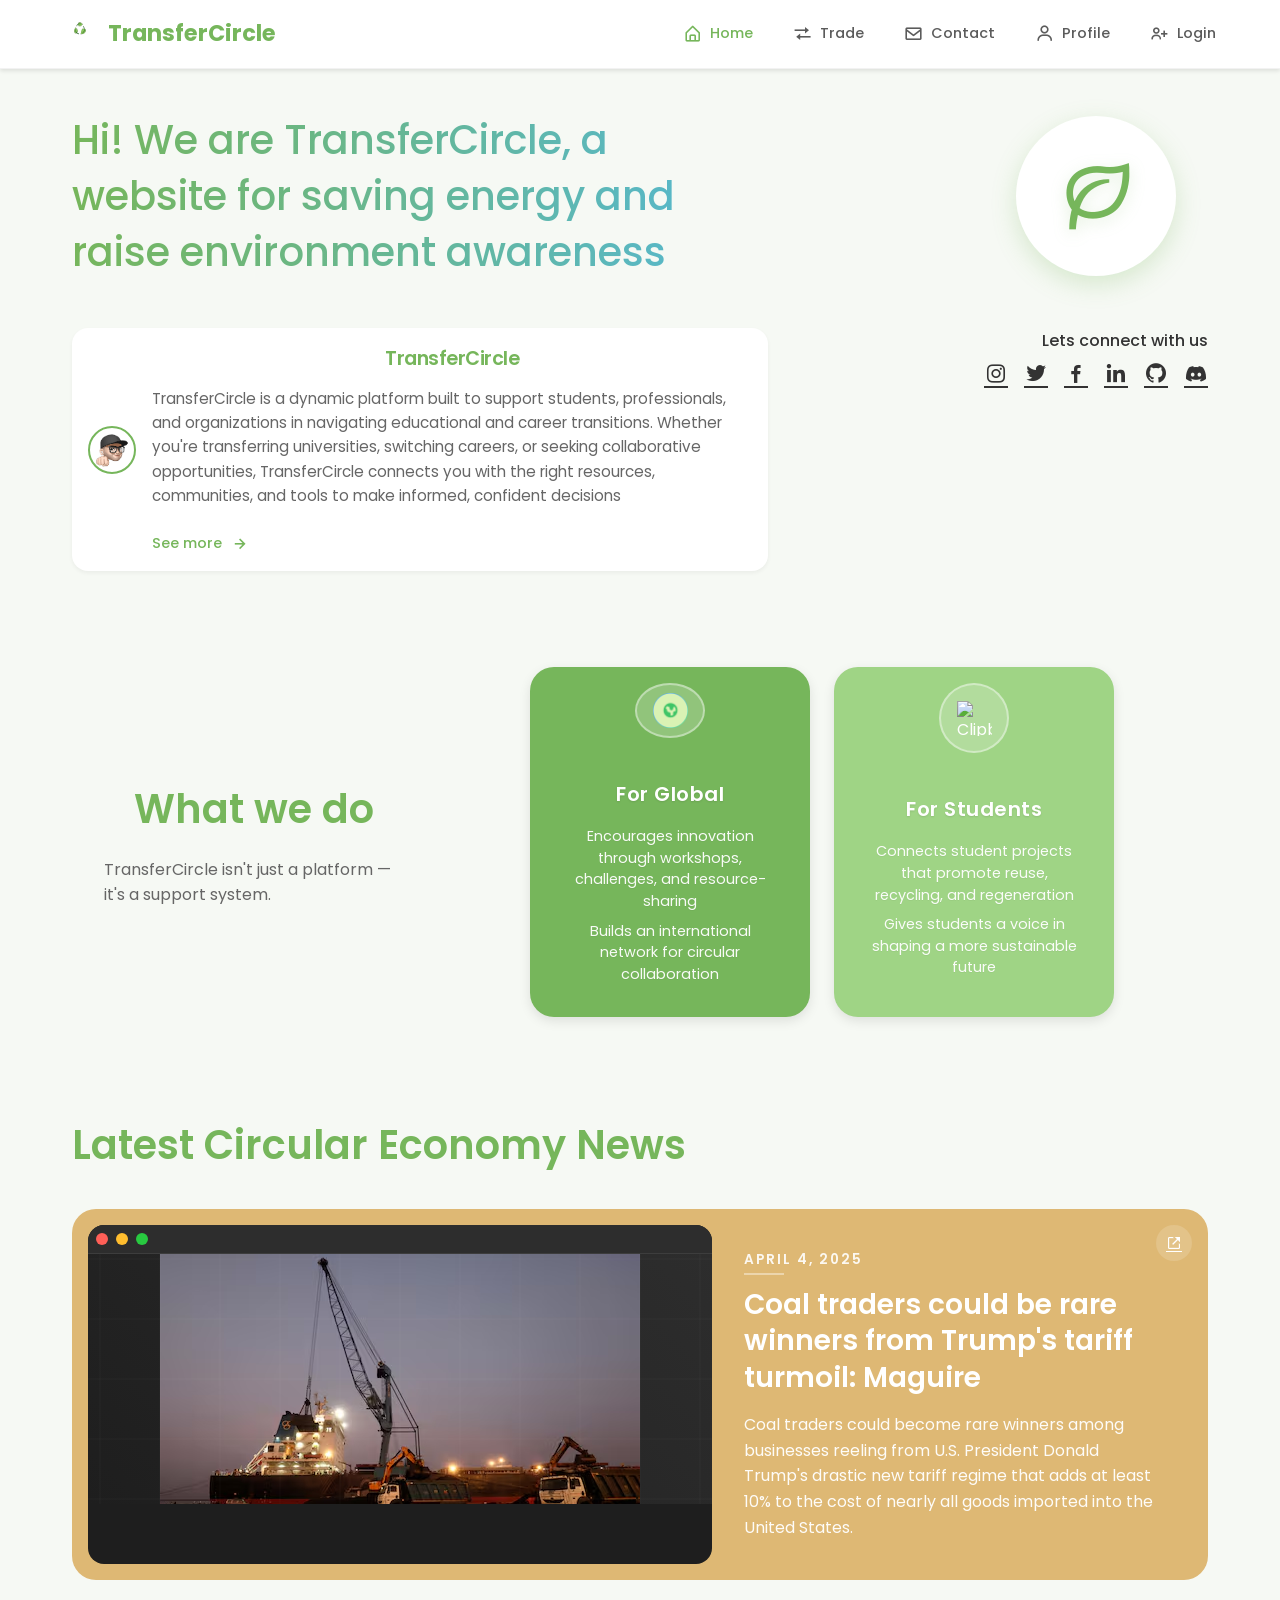
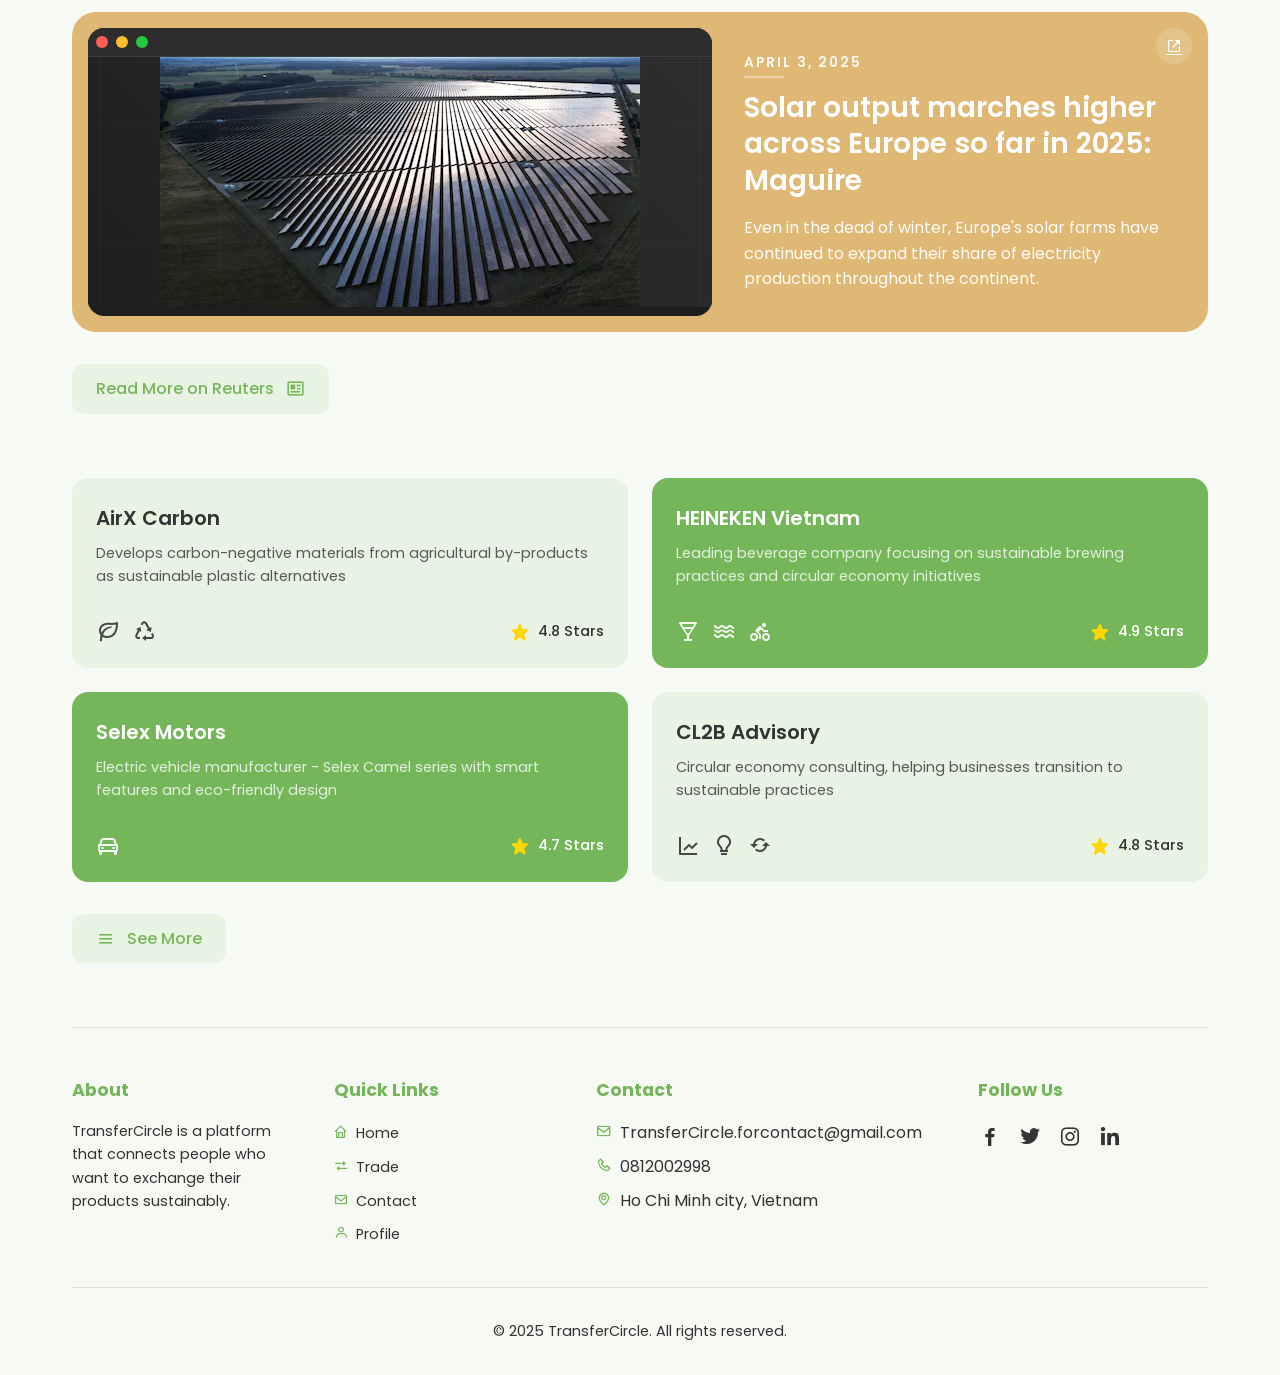
==== commit 10345d4e: "deploy" ====
--- a/Main/index.html
+++ b/Main/index.html
@@ -4,7 +4,7 @@
 <head>
     <meta charset="UTF-8">
     <meta name="viewport" content="width=device-width, initial-scale=1.0">
-    <title>TransferCircle</title>
+    <title>Home - TransferCircle</title>
     <link rel="stylesheet" href="MainPage/Main.css">
     <link rel="preconnect" href="https://fonts.googleapis.com">
     <link rel="preconnect" href="https://fonts.gstatic.com" crossorigin>
@@ -18,7 +18,7 @@
     <header class="header">
         <div class="logo">
             <img src="Image/Green Organic Illustrative Zero Waste Recycle logo 1.png" alt="TransferCircle Logo" class="rotating-logo">
-            <span>Transfer Circle</span>
+            <span>TransferCircle</span>
         </div>
         <div class="menu-btn">
             <i class='bx bx-menu'></i>
@@ -45,7 +45,7 @@
                 <div class="profile-info">
                     <img src="Image/image 1.png" alt="TransferCircle Profile" class="profile-img">
                     <div class="profile-details">
-                        <h2>TransferCirCle</h2>
+                        <h2>TransferCircle</h2>
                         <p class="description">TransferCircle is a dynamic platform built to support students, professionals, and organizations in navigating educational and career transitions. Whether you're transferring universities, switching careers, or seeking collaborative opportunities, TransferCircle connects you with the right resources, communities, and tools to make informed, confident decisions</p>
                         <a href="#" class="see-more">See more <i class='bx bx-right-arrow-alt'></i></a>
                     </div>
--- a/Main/MainPage/Main.css
+++ b/Main/MainPage/Main.css
@@ -62,7 +62,7 @@
 
 .logo span {
     font-size: 1.4rem;
-    font-weight: 500;
+    font-weight: 700;
     color: var(--primary-color);
 }
 
@@ -575,10 +575,6 @@
 
 /* Small Mobile Devices */
 @media (max-width: 480px) {
-    .navbar a {
-        font-size: 1rem;
-    }
-
     .hero h1 {
         font-size: 1.5rem;
     }
@@ -1061,6 +1057,10 @@
 }
 
 @media (max-width: 480px) {
+    .navbar {
+        width: 60%;
+    }
+
     .footer-content {
         grid-template-columns: 1fr;
     }
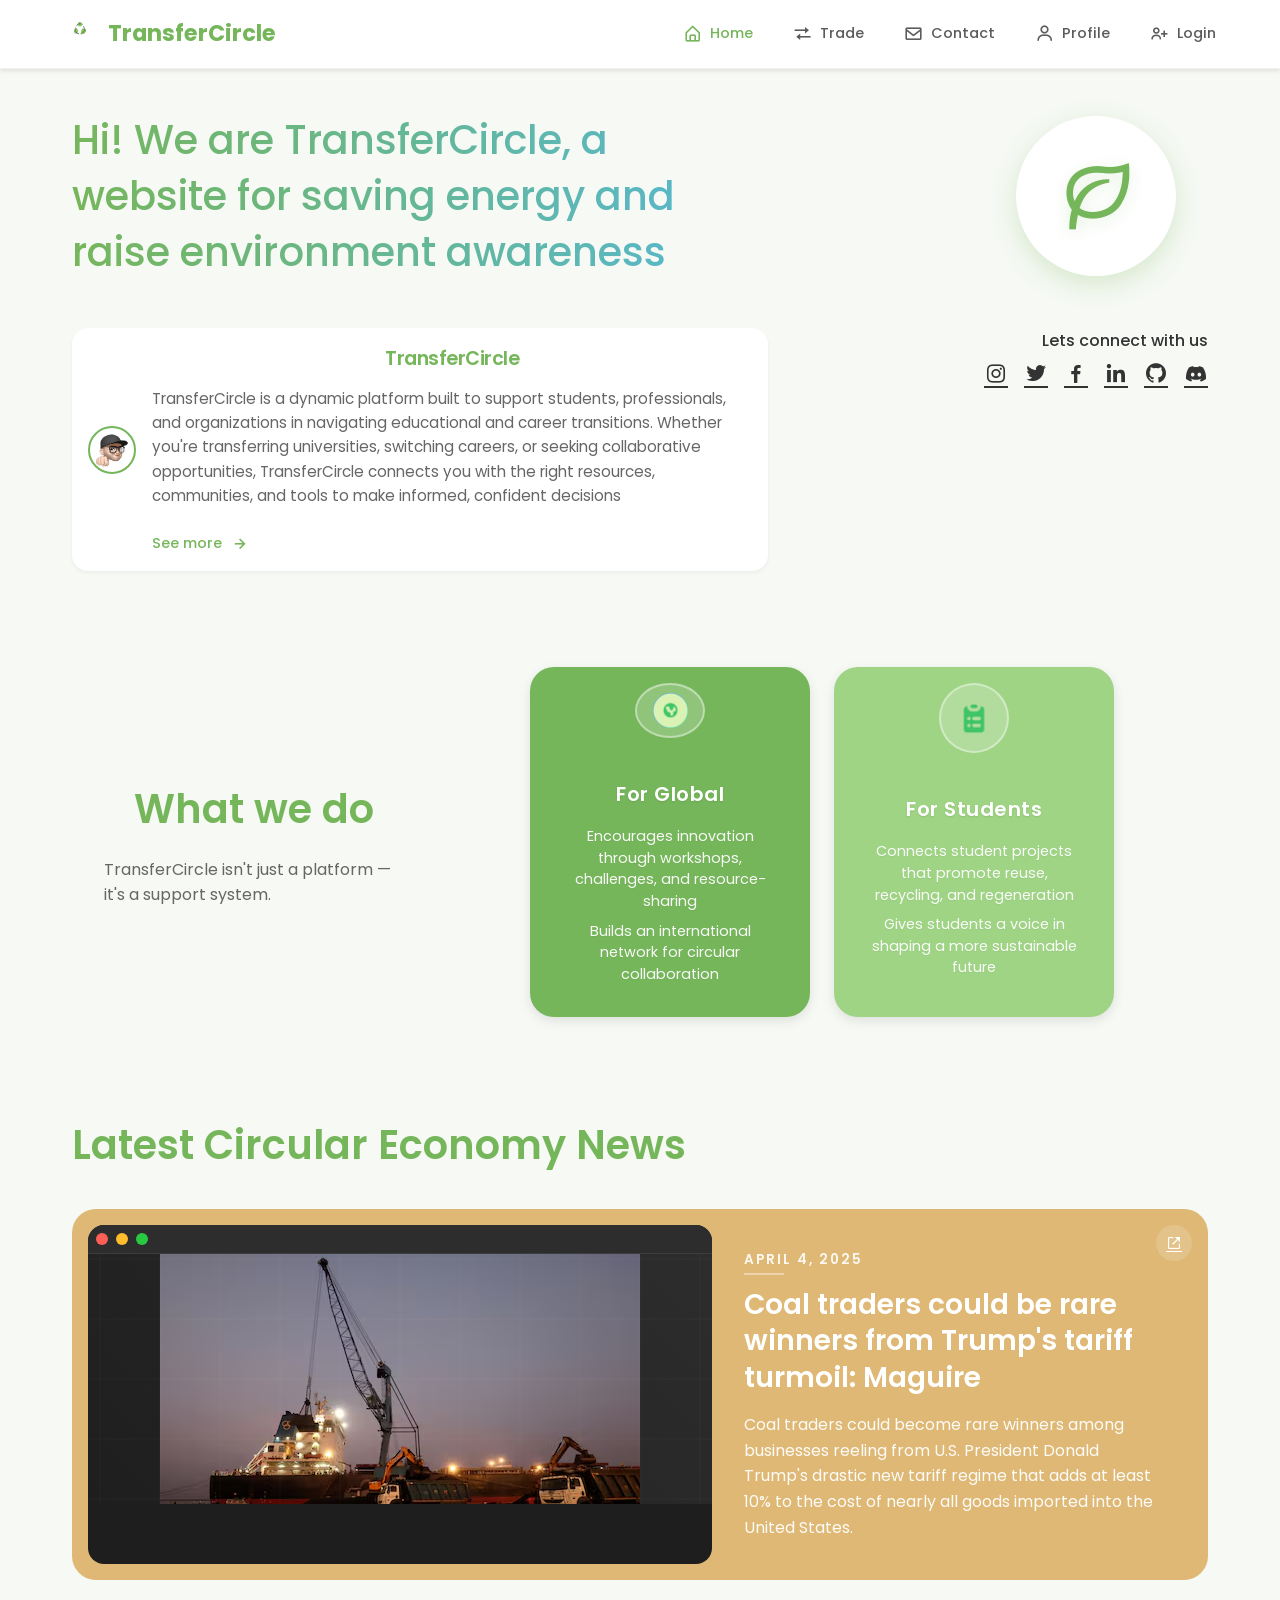
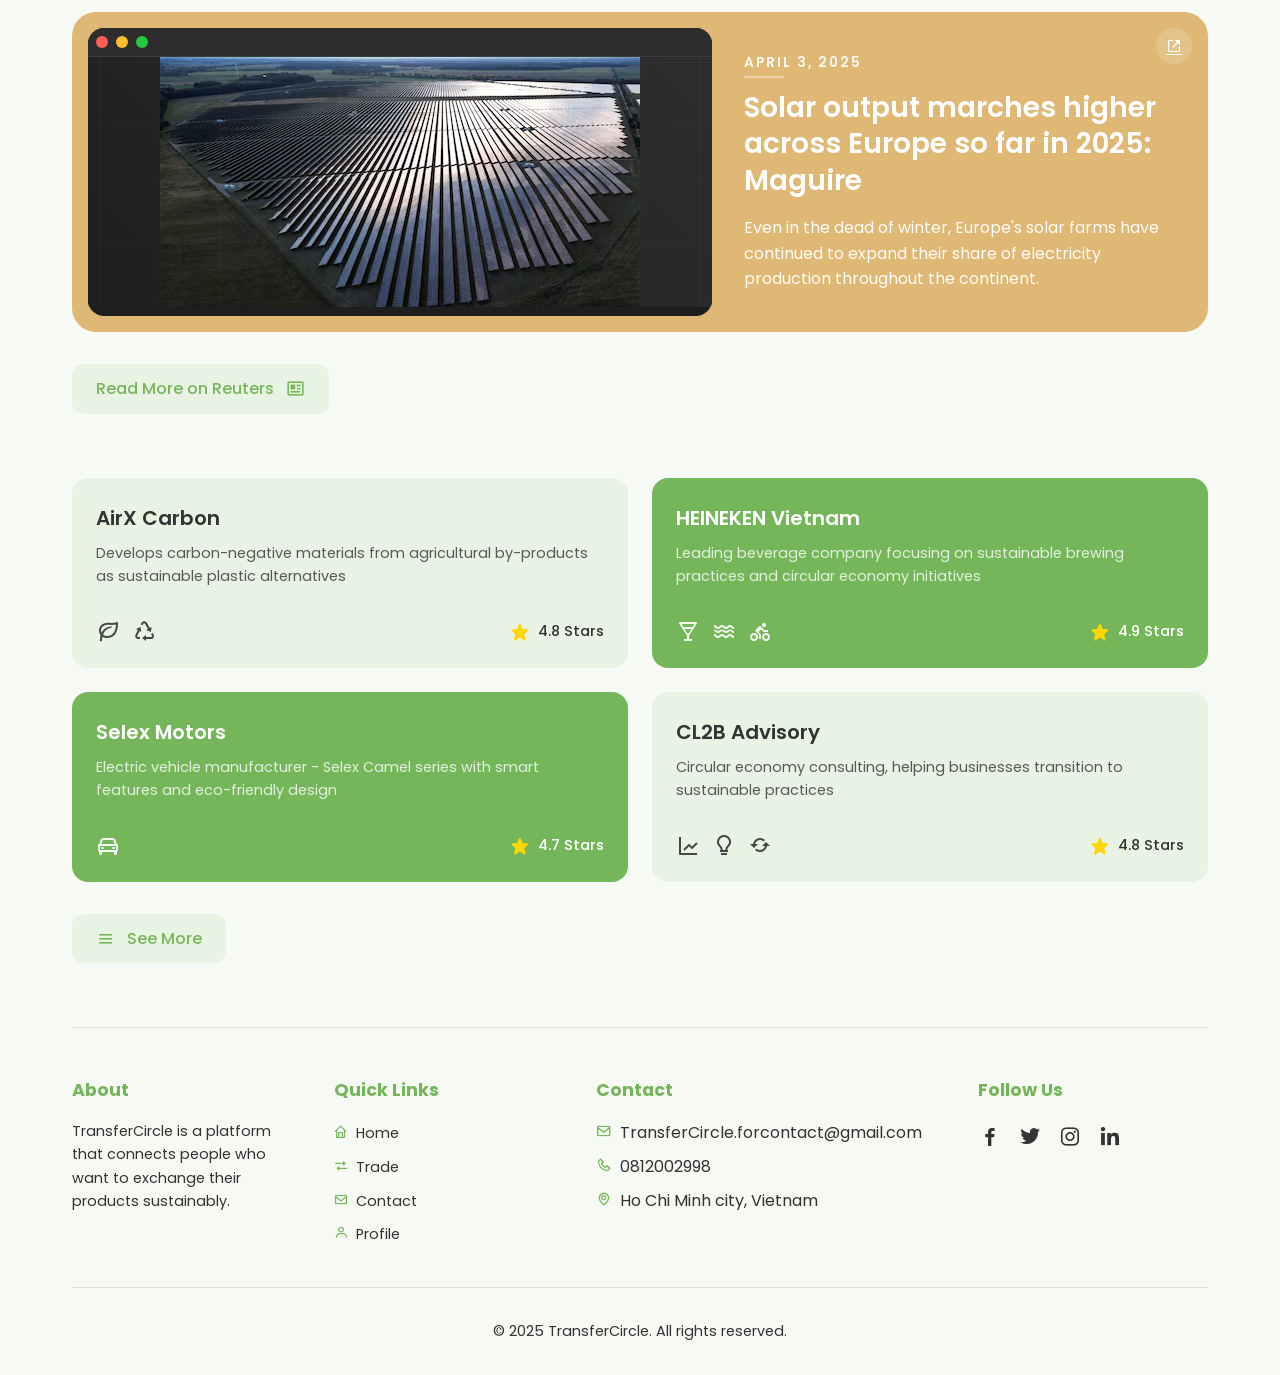
==== commit b16203e8: "final deploy" ====
--- a/Main/index.html
+++ b/Main/index.html
@@ -83,7 +83,7 @@
                 </div>
                 <div class="card">
                     <div class="card-icon">
-                        <img src="Image/clipboardlist.png" alt="Clipboard List">
+                        <img src="Image/ClipboardList.png" alt="Clipboard List">
                     </div>
                     <div class="card-content">
                         <p class="description">For Students</p>
@@ -107,7 +107,6 @@
                         <div class="news-preview">
                             <div class="news-placeholder">
                                 <i class='bx bx-news'></i>
-                                <!-- <span>REUTERS SUSTAINABILITY</span> -->
                                 <img src="Image/news1.avif" alt="">
                             </div>
                         </div>
@@ -131,7 +130,6 @@
                         <div class="news-preview">
                             <div class="news-placeholder">
                                 <i class='bx bx-news'></i>
-                                <!-- <span>REUTERS SUSTAINABILITY</span> -->
                                  <img src="Image/news2.avif" alt="">
                             </div>
                         </div>
--- a/Main/MainPage/Main.css
+++ b/Main/MainPage/Main.css
@@ -1,4 +1,4 @@
-* {
+﻿* {
     margin: 0;
     padding: 0;
     box-sizing: border-box;
@@ -21,7 +21,7 @@
     min-height: 100vh;
 }
 
-/* Header Styles */
+
 .header {
     display: flex;
     justify-content: space-between;
@@ -38,7 +38,7 @@
     transition: transform 0.3s ease;
 }
 
-/* Add this class for header hide/show behavior */
+
 .header--hidden {
     transform: translateY(-100%);
 }
@@ -73,7 +73,7 @@
     display: inline-block;
 }
 
-/* Mobile Menu Button */
+
 .menu-btn {
     display: none;
     font-size: 1.8rem;
@@ -91,7 +91,7 @@
 }
 
 
-/* Navigation Styles */
+
 .navbar {
     display: flex;
     gap: 2.5rem;
@@ -123,16 +123,16 @@
     opacity: 1;
 }
 
-/* Main Content */
+
 main {
-    margin-top: 80px; /* Adjust this value based on your header height */
+    margin-top: 80px; 
     max-width: 1200px;
     margin-left: auto;
     margin-right: auto;
     padding: 2rem 2rem;
 }
 
-/* Hero Section */
+
 .hero {
     margin-bottom: 4rem;
 }
@@ -330,7 +330,7 @@
     color: #5865F2;
 }
 
-/* What we do Section */
+
 .what-we-do {
     margin-top: 4rem;
     text-align: left;
@@ -462,7 +462,7 @@
 }
 
 
-/* Mobile Responsive Styles */
+
 @media (max-width: 845px) {
     .menu-btn {
         display: block;
@@ -508,7 +508,7 @@
         margin-right: 0.5rem;
     }
 
-    /* Adjust main content for mobile */
+    
     main {
         padding: 2rem 1rem;
     }
@@ -573,7 +573,7 @@
     }
 }
 
-/* Small Mobile Devices */
+
 @media (max-width: 480px) {
     .hero h1 {
         font-size: 1.5rem;
@@ -590,7 +590,7 @@
     }
 }
 
-/* Trade News Section */
+
 .trade-news {
     margin: 4rem 0;
 }
@@ -864,7 +864,7 @@
     }
 }
 
-/* Business Around Section */
+
 .business-around {
     margin: 4rem 0;
 }
@@ -967,7 +967,7 @@
     }
 }
 
-/* Footer Styles */
+
 footer {
     padding: 3rem 0 0;
     border-top: 1px solid rgba(0, 0, 0, 0.1);
@@ -1049,7 +1049,7 @@
     font-size: 0.9rem;
 }
 
-/* Responsive Design */
+
 @media (max-width: 1025px) {
     .footer-content {
         grid-template-columns: repeat(2, 1fr);
@@ -1067,7 +1067,7 @@
 }
 
 
-/* Icons */
+
 [class^="icon-"] {
     font-size: 1.2rem;
     color: var(--primary-color);
@@ -1078,12 +1078,12 @@
     color: var(--secondary-color);
 }
 
-/* Add hover pause effect */
+
 .logo:hover i {
     animation-play-state: paused;
 }
 
-/* Add the rotation keyframes */
+
 @keyframes rotate {
     from {
         transform: rotate(0deg);
@@ -1093,10 +1093,10 @@
     }
 }
 
-/* Section Headers */
+
 section h2 {
     font-size: 2rem;
     color: var(--primary-color);
     margin-bottom: 1rem;
     text-align: center;
-}+}
